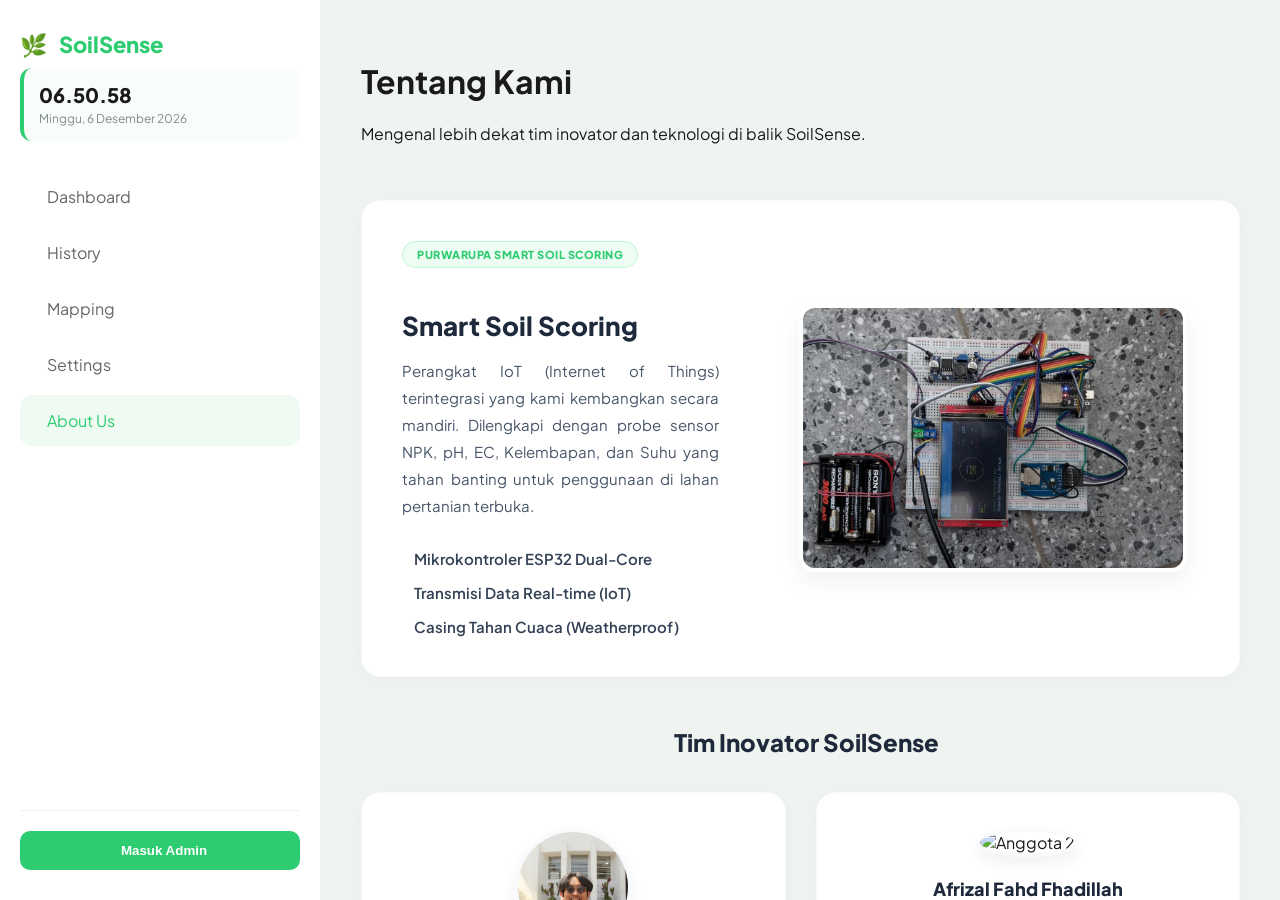
==== about.html @ 18a0a3da "Update about.html" ====
<!DOCTYPE html>
<html lang="en">
<head>
    <meta charset="UTF-8">
    <meta name="viewport" content="width=device-width, initial-scale=1.0">
    <title>About Us | SoilSense Analytics</title>

    <link href="https://fonts.googleapis.com/css2?family=Plus+Jakarta+Sans:wght@300;400;600;800&display=swap" rel="stylesheet">
    <script src="https://unpkg.com/feather-icons"></script>
    <link rel="stylesheet" href="style.css">
</head>
<body>

    <div class="app-container">

        <aside class="sidebar">
            <div class="sidebar-content">
                <a href="index.html" class="logo-link">
                    <div class="logo">
                        <span class="icon">🌿</span>
                        <span class="text">SoilSense</span>
                    </div>
                </a>

                <div class="datetime-wrapper">
                    <div id="clock">00:00:00</div>
                    <div id="date">Memuat tanggal...</div>
                </div>

                <nav>
                    <a href="index.html"><i data-feather="grid"></i> Dashboard</a>
                    <a href="history.html"><i data-feather="activity"></i> History</a>
                    <a href="mapping.html"><i data-feather="map"></i> Mapping</a>
                    <a href="setting.html"><i data-feather="settings"></i> Settings</a>
                    <a href="about.html" class="active"><i data-feather="info"></i> About Us</a>
                </nav>
            </div>

            <div class="sidebar-footer">
                <div id="guest-view">
                    <button onclick="showLogin()" class="btn-login-main">
                        <i data-feather="user"></i>
                        <span>Masuk Admin</span>
                    </button>
                </div>
                <div id="admin-view" style="display: none;">
                    <div class="user-profile">
                        <div class="avatar"><img src="https://ui-avatars.com/api/?name=Admin+Lahan&background=2ecc71&color=fff" alt="User"></div>
                        <div class="user-info">
                            <span class="user-name">Akun Admin</span>
                            <span class="user-status">Online</span>
                        </div>
                    </div>
                    <button onclick="handleLogout()" class="btn-logout">
                        <i data-feather="log-out"></i><span>Keluar Sistem</span>
                    </button>
                </div>
            </div>

            <div id="loginModal" class="modal-overlay">
                <div class="modal-content">
                    <div class="modal-header">
                        <h2>🌿 Admin Login</h2>
                        <p>Gunakan akun admin untuk akses sistem</p>
                    </div>
                    <form id="loginForm">
                        <div class="input-group">
                            <label>Username</label>
                            <div class="username-wrapper">
                                <input type="text" id="loginUser" placeholder="Masukkan Username" required>
                            </div>
                        </div>
                        <div class="input-group">
                            <label>Password</label>
                            <div class="password-wrapper">
                                <input type="password" id="loginPass" placeholder="Masukkan Password" required>
                                <button type="button" id="togglePassword" class="toggle-btn">
                                    <i data-feather="eye"></i>
                                </button>
                            </div>
                        </div>
                        <button type="submit" class="btn-submit">Masuk Sekarang</button>
                        <button type="button" onclick="closeLogin()" class="btn-cancel">Batal</button>
                    </form>
                </div>
            </div>

            <div id="toast" class="toast-container">
                <div class="toast-content">
                    <div id="toast-icon"></div>
                    <div class="toast-text">
                        <span id="toast-title"></span>
                        <span id="toast-msg"></span>
                    </div>
                </div>
            </div>

            <div id="logoutModal" class="modal-overlay">
                <div class="modal-content logout-box">
                    <div class="modal-header">
                        <div class="icon-warning">⚠️</div>
                        <h2>Konfirmasi Keluar</h2>
                        <p>Apakah Anda yakin ingin mengakhiri sesi admin dan keluar dari sistem?</p>
                    </div>
                    <div class="modal-footer-btns">
                        <button onclick="confirmLogout()" class="btn-confirm-logout">Ya, Keluar</button>
                        <button onclick="closeLogoutModal()" class="btn-cancel">Batal</button>
                    </div>
                </div>
            </div>

            <div id="statusModal" class="modal-overlay">
                <div class="modal-content status-box">
                    <div id="statusIcon" class="status-icon"></div>
                    <h2 id="statusTitle"></h2>
                    <p id="statusMessage"></p>
                    <div class="loader-line"></div> 
                </div>
            </div>
        </aside>

        <main class="main-content">
            <header class="top-bar">
                <div class="header-title">
                    <h1>Tentang Kami</h1>
                    <p>Mengenal lebih dekat tim inovator dan teknologi di balik SoilSense.</p>
                </div>
            </header>

            <section class="about-us-section" style="margin-top: 20px;">
                
                <div class="box prototype-showcase">
                    <div class="proto-text">
                        <span class="badge-green-soft">Purwarupa Smart Soil Scoring</span>
                        <h3>Smart Soil Scoring</h3>
                        <p>Perangkat IoT (Internet of Things) terintegrasi yang kami kembangkan secara mandiri. Dilengkapi dengan probe sensor NPK, pH, EC, Kelembapan, dan Suhu yang tahan banting untuk penggunaan di lahan pertanian terbuka.</p>
                        <ul class="proto-features">
                            <li><i data-feather="check-circle"></i> Mikrokontroler ESP32 Dual-Core</li>
                            <li><i data-feather="check-circle"></i> Transmisi Data Real-time (IoT)</li>
                            <li><i data-feather="check-circle"></i> Casing Tahan Cuaca (Weatherproof)</li>
                        </ul>
                    </div>
                    <div class="proto-image-wrapper">
                        <div class="proto-gallery">
                            <img src="images/prototype.jpeg" alt="Purwarupa Hardware 1" class="proto-gallery-img">
                        </div>
                    </div>
                </div>

                <div class="about-header" style="margin-top: 50px;">
                    <h2><i data-feather="users"></i> Tim Inovator SoilSense</h2>
                </div>

                <div class="team-grid">
                    <div class="team-card">
                        <div class="team-avatar">
                            <img src="images/foto fathir dpm.jpeg" alt="Ketua Tim">
                        </div>
                        <h4>Faathir Abid Firdaus</h4>
                        <span class="team-role">Project Manager & Hardware</span>
                        <p>Bertanggung jawab atas perancangan arsitektur IoT dan integrasi kelistrikan sensor presisi.</p>
                    </div>

                    <div class="team-card">
                        <div class="team-avatar">
                            <img src="images/IZAL.jpg" alt="Anggota 2">
                        </div>
                        <h4>Afrizal Fahd Fhadillah</h4>
                        <span class="team-role">Design Casing/Box Panel</span>
                        <p>Fokus pada pengembangan desain casing dan box panel untuk perangkat IoT.</p>
                    </div>

                    <div class="team-card">
                        <div class="team-avatar">
                            <img src="https://ui-avatars.com/api/?name=Anggota+Tiga&background=f39c12&color=fff&size=150" alt="Anggota 3">
                        </div>
                        <h4>Kamila Mecca Dewi</h4>
                        <span class="team-role">Agronomy Specialist</span>
                        <p>Fokus pada studi dan analisis data pertanian untuk mendukung pengembangan solusi IoT.</p>
                    </div>
                    <div class="team-card">
                        <div class="team-avatar">
                            <img src="https://ui-avatars.com/api/?name=Anggota+Tiga&background=f39c12&color=fff&size=150" alt="Anggota 3">
                        </div>
                        <h4>Nabila Maharani</h4>
                        <span class="team-role">Agronomy Specialist</span>
                        <p>Fokus pada studi dan analisis data pertanian untuk mendukung pengembangan solusi IoT.</p>
                    </div>
                    <div class="team-card">
                        <div class="team-avatar">
                            <img src="https://ui-avatars.com/api/?name=Anggota+Tiga&background=f39c12&color=fff&size=150" alt="Anggota 3">
                        </div>
                        <h4>Nazwa Nurul Azizah Putri Haryani</h4>
                        <span class="team-role">Agronomy Specialist</span>
                        <p>Fokus pada studi dan analisis data pertanian untuk mendukung pengembangan solusi IoT.</p>
                    </div>
                    <div class="team-card">
                        <div class="team-avatar">
                            <img src="https://ui-avatars.com/api/?name=Anggota+Tiga&background=f39c12&color=fff&size=150" alt="Anggota 3">
                        </div>
                        <h4>Pika</h4>
                        <span class="team-role">Agronomy Specialist</span>
                        <p>Fokus pada studi dan analisis data pertanian untuk mendukung pengembangan solusi IoT.</p>
                    </div>
                    <div class="team-card">
                        <div class="team-avatar">
                            <img src="https://ui-avatars.com/api/?name=Anggota+Tiga&background=f39c12&color=fff&size=150" alt="Anggota 3">
                        </div>
                        <h4>Siti Hafshoh</h4>
                        <span class="team-role">Agronomy Specialist</span>
                        <p>Fokus pada studi dan analisis data pertanian untuk mendukung pengembangan solusi IoT.</p>
                    </div>
                    <div class="team-card">
                        <div class="team-avatar">
                            <img src="images/Aca.jpg" alt="Anggota 3">
                        </div>
                        <h4>Rasya Arinta Aulia</h4>
                        <span class="team-role">Agronomy Specialist</span>
                        <p>Fokus pada studi dan analisis data pertanian untuk mendukung pengembangan solusi IoT.</p>
                    </div>
                    <div class="team-card">
                        <div class="team-avatar">
                            <img src="https://ui-avatars.com/api/?name=Anggota+Tiga&background=f39c12&color=fff&size=150" alt="Anggota 3">
                        </div>
                        <h4>Yudhistira Aulia Chandra</h4>
                        <span class="team-role">Agronomy Specialist</span>
                        <p>Fokus pada studi dan analisis data pertanian untuk mendukung pengembangan solusi IoT.</p>
                    </div>
                    <div class="team-card">
                        <div class="team-avatar">
                            <img src="https://ui-avatars.com/api/?name=Anggota+Tiga&background=f39c12&color=fff&size=150" alt="Anggota 3">
                        </div>
                        <h4>Bagus Dwi Rahardiansyah</h4>
                        <span class="team-role">Agronomy Specialist</span>
                        <p>Fokus pada studi dan analisis data pertanian untuk mendukung pengembangan solusi IoT.</p>
                    </div>
                    <div class="team-card">
                        <div class="team-avatar">
                            <img src="https://ui-avatars.com/api/?name=Anggota+Tiga&background=f39c12&color=fff&size=150" alt="Anggota 3">
                        </div>
                        <h4>Eka Fitrotul Uyun</h4>
                        <span class="team-role">Agronomy Specialist</span>
                        <p>Fokus pada studi dan analisis data pertanian untuk mendukung pengembangan solusi IoT.</p>
                    </div>
                </div>
            </section>

            <!-- FOOTER -->
             <footer class="dashboard-footer">
                    <div class="footer-content">
                        <div class="footer-left">
                            <p>&copy; 2026 <strong>SoilSense Team</strong>. All rights reserved.</p>
                            <span class="version">V 1.0.2 - Prototype Stage</span>
                        </div>
                        <div class="footer-right">
                            <div class="footer-links">
                                <a href="#"><i data-feather="help-circle"></i> Bantuan</a>
                                <a href="#"><i data-feather="file-text"></i> Dokumentasi</a>
                                <a href="https://github.com" target="_blank"><i data-feather="github"></i> Repository</a>
                            </div>
                        </div>
                    </div>
            </footer>
        </main>
    </div>

    <script src="about.js"></script>
</body>
</html>
---- style.css ----
:root {
    --primary: #2ecc71;
    --secondary: #27ae60;
    --dark: #1a1a1a;
    --light: #f8f9fa;
    --glass: rgba(255, 255, 255, 0.95);
    --shadow: 0 8px 30px rgba(0,0,0,0.08);
}

body {
    margin: 0;
    font-family: 'Plus Jakarta Sans', sans-serif;
    background: #f0f4f0;
    color: var(--dark);
}

/* SECTION SIDEBAR */

/* 1. Kunci Container Utama agar tidak scroll satu halaman penuh */
.app-container {
    display: flex;
    height: 100vh; /* Setinggi layar */
    overflow: hidden; /* Matikan scroll utama */
}

/* 2. Atur Sidebar agar menjadi Kolom Flex */
.sidebar {
    width: 280px;
    background: white;
    padding: 30px 20px;
    display: flex;
    flex-direction: column; /* Susun ke bawah */
    justify-content: space-between; /* Dorong footer ke dasar */
    border-right: 1px solid rgba(0,0,0,0.05);
    flex-shrink: 0; /* Sidebar tidak boleh menyusut */
}

/* 3. Atur Main Content agar bisa di-scroll sendirian */
.main-content {
    flex: 1;
    overflow-y: auto; /* HANYA bagian ini yang scroll */
    padding: 40px;
    background: #f0f4f0;
}

/* 4. Styling Section Login di bawah Sidebar */
.sidebar-footer {
    padding-top: 20px;
    border-top: 1px solid #f0f0f0;
}

.user-profile {
    display: flex;
    align-items: center;
    gap: 12px;
    margin-bottom: 15px;
}

.avatar img {
    width: 40px;
    height: 40px;
    border-radius: 50%;
    border: 2px solid var(--primary);
}

.user-name {
    font-size: 14px;
    font-weight: 700;
    display: block;
}

.user-status {
    font-size: 11px;
    color: var(--primary);
}

.btn-login-main {
    width: 100%;
    display: flex;
    align-items: center;
    justify-content: center;
    gap: 10px;
    padding: 12px;
    background: var(--primary);
    color: white;
    border-radius: 10px;
    font-weight: 600;
    cursor: pointer;
    transition: 0.3s;
    border: none;
}

.btn-login-main:hover {
    background: var(--secondary);
    transform: translateY(-2px);
}

.btn-logout {
    width: 100%;
    display: flex;
    align-items: center;
    justify-content: center;
    gap: 10px;
    padding: 12px;
    background: #e74c3c;
    color: white;
    border-radius: 10px;
    font-weight: 600;
    transition: 0.3s;
    cursor: pointer;
    border: none;
}


/* MODAL STYLES */
.modal-overlay {
    position: fixed;
    top: 0; left: 0;
    width: 100%; height: 100%;
    background: rgba(0, 0, 0, 0.4);
    backdrop-filter: blur(8px); /* Efek blur kaca di belakang pop-up */
    display: none; /* Sembunyi awal */
    justify-content: center;
    align-items: center;
    z-index: 9999;
}

.modal-content {
    background: white;
    padding: 35px;
    border-radius: 20px;
    width: 90%;
    max-width: 380px;
    text-align: center;
    box-shadow: 0 20px 40px rgba(0,0,0,0.1);
    animation: popScale 0.3s ease-out;
}

@keyframes popScale {
    from { transform: scale(0.8); opacity: 0; }
    to { transform: scale(1); opacity: 1; }
}

.modal-header h2 { 
    color: var(--primary); 
    margin-bottom: 5px; 
}
.modal-header p { 
    font-size: 14px; 
    color: #777; 
    margin-bottom: 25px; 
}

.input-group { 
    text-align: left; 
    margin-bottom: 15px; 
}

.input-group label { 
    display: block; 
    font-size: 13px; 
    font-weight: 600; 
    margin-bottom: 6px; 
}
.input-group input {
    width: 100%;
    padding: 12px;
    border: 1px solid #ddd;
    border-radius: 10px;
    background: #f9f9f9;
}

.username-wrapper {
    position: relative;
    display: flex;
}

/* Container Input Password */
.password-wrapper {
    position: relative;
    display: flex;
    align-items: center;
}

.password-wrapper input {
    width: 100%;
    padding-right: 45px; /* Beri ruang agar teks tidak tertutup ikon */
}

/* Tombol Mata */
.toggle-btn {
    position: absolute;
    right: 12px;
    background: none;
    border: none;
    cursor: pointer;
    color: #999;
    display: flex;
    align-items: center;
    justify-content: center;
    padding: 0;
    transition: color 0.3s;
}

.toggle-btn:hover {
    color: var(--primary);
}

.toggle-btn svg {
    width: 18px;
    height: 18px;
}

.btn-submit {
    width: 100%;
    padding: 12px;
    background: var(--primary);
    color: white;
    border: none;
    border-radius: 10px;
    font-weight: 700;
    cursor: pointer;
    margin-top: 10px;
}

.btn-login-main {
    width: 100%;
    padding: 12px;
    background: var(--primary);
    color: white;
    border: none;
    border-radius: 10px;
    cursor: pointer;
    display: flex;
    align-items: center;
    justify-content: center;
    gap: 8px;
    font-weight: 600;
}

.btn-cancel {
    width: 100%;
    background: var(--primary); /* Tanpa warna latar */
    color: white; /* Warna abu-abu muted awal */
    border: none;
    border-radius: 10px;
    padding: 12px;
    font-size: 14px;
    font-weight: 600;
    cursor: pointer;
    margin-top: 15px; /* Jarak dari tombol masuk */
    transition: all 0.3s ease; /* Efek transisi halus */
}

/* Efek Hover Tombol Batal */
.btn-cancel:hover {
    background: #fdf2f2; /* Latar merah sangat muda */
    color: #e74c3c; /* Teks berubah merah */
}

/* TOAST NOTIFICATION STYLES */
.toast-container {
    position: fixed;
    top: 20px;
    right: 20px;
    background: white;
    padding: 15px 25px;
    border-radius: 12px;
    box-shadow: 0 10px 30px rgba(0,0,0,0.15);
    display: flex;
    align-items: center;
    z-index: 10001;
    transform: translateX(150%); /* Sembunyi di kanan luar */
    transition: transform 0.4s cubic-bezier(0.68, -0.55, 0.265, 1.55);
    opacity: 0;
    visibility: hidden;
}

.toast-container.show {
    transform: translateX(0);
    opacity: 1;
    visibility: visible;
}

.toast-content { display: flex; align-items: center; gap: 15px; }

.toast-text { display: flex; flex-direction: column; }

#toast-title { font-weight: 800; font-size: 14px; }
#toast-msg { font-size: 12px; color: #666; }

/* Status Warna Toast */
.toast-success { border-left: 5px solid #2ecc71; }
.toast-error { border-left: 5px solid #e74c3c; }

.toast-success #toast-title { color: #2ecc71; }
.toast-error #toast-title { color: #e74c3c; }

/* Gaya Khusus Modal Logout */
.logout-box {
    max-width: 350px !important;
    text-align: center;
}

.icon-warning {
    font-size: 40px;
    margin-bottom: 15px;
}

.modal-header h2 {
    color: #2d3436;
    font-size: 20px;
}

.modal-footer-btns {
    display: flex;
    flex-direction: column;
    gap: 10px;
    margin-top: 20px;
}

.btn-confirm-logout {
    width: 100%;
    padding: 12px;
    background: #e74c3c; /* Merah sebagai tanda peringatan */
    color: white;
    border: none;
    border-radius: 10px;
    font-weight: 700;
    cursor: pointer;
    transition: 0.3s;
}

.btn-confirm-logout:hover {
    background: #c0392b;
    transform: translateY(-2px);
    box-shadow: 0 5px 15px rgba(231, 76, 60, 0.3);
}

/* Style Modal Status */
.status-box {
    max-width: 320px !important;
    padding: 40px 20px !important;
    text-align: center;
}

.status-icon {
    font-size: 50px;
    margin-bottom: 20px;
}

/* Animasi Bar Waktu di bawah modal */
.loader-line {
    height: 4px;
    background: var(--primary);
    width: 0%;
    position: absolute;
    bottom: 0;
    left: 0;
    border-radius: 0 0 20px 20px;
}

.show-loader .loader-line {
    animation: loadProgress 2s linear forwards;
}

@keyframes loadProgress {
    from { width: 0%; }
    to { width: 100%; }
}

/* Warna khusus status */
.success-theme { border-top: 5px solid var(--primary); }
.error-theme { border-top: 5px solid #e74c3c; }

/* Hilangkan dekorasi link pada logo */
.logo-link {
    text-decoration: none;
    display: block; /* Agar seluruh area logo bisa diklik */
    transition: transform 0.2s ease;
}

.logo {
    display: flex;
    align-items: center;
    gap: 12px;
    margin-bottom: 30px;
    font-size: 22px;
    font-weight: 800;
    color: var(--primary); /* Pastikan warna tetap hijau primary */
}

.sidebar nav a {
    display: flex;
    align-items: center;
    gap: 12px;
    padding: 15px;
    color: #666;
    text-decoration: none;
    border-radius: 12px;
    margin-bottom: 5px;
    transition: 0.3s;
}

.sidebar nav a.active, .sidebar nav a:hover {
    background: #eefaf2;
    color: var(--primary);
}

.datetime-wrapper {
    background: #f9fdfa;
    padding: 15px;
    border-radius: 12px;
    border-left: 4px solid var(--primary);
    margin-bottom: 30px;
    margin-top: -20px; /* Menempel lebih dekat ke logo */
}

/* Perhatikan: saya mengganti --text-dark menjadi var(--dark) 
   karena di :root Anda menggunakan --dark */
#clock { 
    font-size: 20px; 
    font-weight: 800; 
    color: var(--dark); 
    display: block;
    line-height: 1.2;
}

#date { 
    font-size: 12px; 
    color: #7f8c8d; 
    margin-top: 4px; 
    display: block;
    text-transform: capitalize;
}
/* MAIN CONTENT */
.main-content {
    flex: 1;
    padding: 40px;
    max-width: 1200px;
    margin: 0 auto;
}

.top-bar {
    display: flex;
    justify-content: space-between;
    align-items: center;
    margin-bottom: 40px;
}

.status-indicator {
    background: white;
    padding: 8px 16px;
    border-radius: 20px;
    font-size: 14px;
    box-shadow: var(--shadow);
    display: flex;
    align-items: center;
    gap: 8px;
}

.dot {
    width: 8px;
    height: 8px;
    background: #2ecc71;
    border-radius: 50%;
}

/* HERO SCORE */
.hero-score {
    background: linear-gradient(135deg, var(--primary), var(--secondary));
    border-radius: 24px;
    padding: 40px;
    color: white;
    display: flex;
    align-items: center;
    gap: 40px;
    margin-bottom: 30px;
    box-shadow: 0 15px 35px rgba(46, 204, 113, 0.3);
}

.score-circle {
    width: 150px;
}

.circular-chart {
    display: block;
    max-width: 100%;
}

.circle-bg {
    fill: none;
    stroke: rgba(255,255,255,0.2);
    stroke-width: 2.8;
}

.circle {
    fill: none;
    stroke: white;
    stroke-width: 2.8;
    stroke-linecap: round;
}

.percentage {
    fill: white;
    font-size: 8px;
    font-weight: 800;
    text-anchor: middle;
}

.score-label {
    fill: white;
    font-size: 3px;
    text-anchor: middle;
}

/* PARAMETERS GRID */
.parameters-grid {
    display: grid;
    grid-template-columns: repeat(auto-fit, minmax(200px, 1fr));
    gap: 20px;
    margin-bottom: 30px;
}

.param-card {
    background: white;
    padding: 25px;
    border-radius: 20px;
    box-shadow: var(--shadow);
    transition: 0.3s;
}

.param-card:hover {
    transform: translateY(-5px);
}

.card-header {
    font-size: 14px;
    color: #888;
    display: flex;
    align-items: center;
    gap: 8px;
}

.param-card .value {
    font-size: 28px;
    font-weight: 800;
    margin: 15px 0;
}

.progress-bar {
    height: 6px;
    background: #eee;
    border-radius: 10px;
    overflow: hidden;
}

.fill {
    height: 100%;
    background: var(--primary);
}

/* Warna Spesifik untuk NPK */
.n-fill { background: #2ecc71; } /* Hijau untuk Nitrogen */
.p-fill { background: #e67e22; } /* Oranye untuk Fosfor */
.k-fill { background: #3498db; } /* Biru untuk Kalium */

.status-label {
    font-size: 11px;
    margin-top: 8px;
    color: #888;
    font-weight: 600;
    text-transform: uppercase;
}

/* Badge khusus untuk pH */
.status-badge {
    display: inline-block;
    background: #eefaf2;
    color: #27ae60;
    padding: 4px 12px;
    border-radius: 12px;
    font-size: 12px;
    font-weight: 700;
}

.card-header {
    display: flex; 
    justify-content: space-between; 
    align-items: center;
    margin-bottom: 20px;
    gap: 15px; /* Memberi jarak jika layar menyempit */
}

/* Memastikan judul tidak terlalu mepet ke tag */
.card-header h3 {
    margin: 0;
    flex-grow: 1; /* Membuat judul mengambil ruang sisa agar tag & tombol terdorong ke kanan */
}

/* GRAFIK */
.canvas-wrapper {
    height: 400px; /* Tentukan tinggi grafik agar tidak gepeng */
    width: 100%;
    margin-top: 20px;
    margin-bottom: 30px;
}

.chart-card h3 {
    font-size: 18px;
    display: flex;
    align-items: center;
    gap: 10px;
}

/* Styling Tag Real-Time */
.live-tag {
    background: #eefdf3; /* Hijau sangat muda */
    color: #27ae60;      /* Hijau gelap */
    padding: 6px 12px;
    border-radius: 20px;
    font-size: 11px;
    font-weight: 700;
    text-transform: uppercase;
    letter-spacing: 0.5px;
    display: flex;
    align-items: center;
    gap: 6px;
    border: 1px solid rgba(46, 204, 113, 0.2);
}

/* Menambahkan dot merah kecil yang berkedip di depan teks */
.live-tag::before {
    content: "";
    width: 8px;
    height: 8px;
    background: #e74c3c; /* Warna merah */
    border-radius: 50%;
    display: inline-block;
    animation: pulse-red 1.5s infinite;
}

/* Animasi Berdenyut */
@keyframes pulse-red {
    0% {
        transform: scale(0.95);
        box-shadow: 0 0 0 0 rgba(231, 76, 60, 0.7);
    }
    70% {
        transform: scale(1);
        box-shadow: 0 0 0 6px rgba(231, 76, 60, 0);
    }
    100% {
        transform: scale(0.95);
        box-shadow: 0 0 0 0 rgba(231, 76, 60, 0);
    }
}

/* button download csv */
.btn-download {
    display: flex;
    align-items: center;
    gap: 8px;
    background: white;
    color: var(--primary);
    border: 1.5px solid var(--primary);
    padding: 8px 16px;
    border-radius: 8px;
    font-size: 13px;
    font-weight: 600;
    cursor: pointer;
    transition: 0.3s;
}

.btn-download:hover {
    background: var(--primary);
    color: white;
}

.btn-download svg {
    width: 16px;
    height: 16px;
}

/* ANALYSIS SECTION */
/* --- ANALYSIS & RECOMMENDATION ENHANCEMENTS --- */
.analysis-grid {
    display: grid;
    grid-template-columns: 1.2fr 0.8fr; /* Kotak AI dibuat sedikit lebih lebar */
    gap: 25px;
    margin-bottom: 40px;
}

/* Kotak Kiri: Analisis Cerdas AI */
.ai-analysis {
    background: #ffffff;
    border-top: 5px solid var(--primary); /* Aksen garis hijau di atas */
    position: relative;
    overflow: hidden;
    padding: 30px;
    border-radius: 20px;
    box-shadow: var(--shadow);
}

.ai-analysis h3 {
    color: var(--dark);
    font-size: 18px;
    margin-bottom: 25px;
    display: flex;
    align-items: center;
    gap: 10px;
}

.ai-analysis h3 svg { color: var(--primary); }

.ai-list {
    list-style: none;
    padding: 0;
    margin: 0;
    display: flex;
    flex-direction: column;
    gap: 15px;
}

.ai-list li {
    display: flex;
    align-items: flex-start;
    gap: 15px;
    background: #fcfdfc;
    padding: 18px;
    border-radius: 12px;
    border: 1px solid #edf5f0;
    transition: all 0.3s ease;
}

.ai-list li:hover {
    transform: translateX(5px);
    border-color: var(--primary);
    box-shadow: 0 5px 15px rgba(46, 204, 113, 0.08);
}

.ai-icon-wrap {
    width: 45px; height: 45px;
    border-radius: 12px;
    display: flex;
    align-items: center;
    justify-content: center;
    flex-shrink: 0;
}

.ai-text {
    font-size: 14px;
    line-height: 1.6;
    color: #555;
}

.ai-text strong {
    color: var(--dark);
    font-size: 15px;
}

/* Kotak Kanan: Rekomendasi Presisi (Dark Theme) */
.recommendation-box {
    background: linear-gradient(135deg, #1e293b, #0f172a); /* Tema Cyber Dark */
    color: white;
    border: none;
    display: flex;
    flex-direction: column;
    justify-content: center;
    padding: 30px;
    border-radius: 20px;
    box-shadow: 0 15px 35px rgba(15, 23, 42, 0.2);
}

.recommendation-box h3 {
    color: #38bdf8; /* Biru Neon */
    margin-bottom: 25px;
    display: flex;
    align-items: center;
    gap: 10px;
}

.recom-content {
    background: rgba(255, 255, 255, 0.05);
    padding: 25px;
    border-radius: 15px;
    border-left: 4px solid #38bdf8;
    backdrop-filter: blur(5px);
}

.recom-title {
    font-size: 11px;
    text-transform: uppercase;
    letter-spacing: 1.5px;
    color: #94a3b8;
    margin-bottom: 10px;
    display: block;
    font-weight: 700;
}

.recom-value {
    font-size: 16px;
    font-weight: 400;
    color: #f1f5f9;
    line-height: 1.6;
}

.recom-value .highlight {
    color: #f1c40f; /* Kuning emas untuk nama pupuk */
    background: rgba(241, 196, 15, 0.15);
    padding: 4px 10px;
    border-radius: 6px;
    font-weight: 700;
    letter-spacing: 0.5px;
}

/* Responsif Layar Kecil */
@media (max-width: 900px) {
    .analysis-grid { grid-template-columns: 1fr; }
}

/* --- STATUS OFFLINE --- */
.dot.offline {
    background: #e74c3c !important; /* Warna merah */
}

/* Animasi kedip merah */
.pulse-offline {
    animation: pulse-red 2s infinite;
}

/* --- ANIMASI DOT ONLINE (HIJAU) --- */
.pulse {
    animation: pulse-online 1.5s infinite;
}

@keyframes pulse-online {
    0% { 
        transform: scale(0.9); 
        box-shadow: 0 0 0 0 rgba(46, 204, 113, 0.7); 
    }
    70% { 
        transform: scale(1.3); /* Membuat dot membesar */
        box-shadow: 0 0 0 8px rgba(46, 204, 113, 0); 
    }
    100% { 
        transform: scale(0.9); /* Kembali mengecil */
        box-shadow: 0 0 0 0 rgba(46, 204, 113, 0); 
    }
}

@keyframes pulse-red {
    0% { box-shadow: 0 0 0 0px rgba(231, 76, 60, 0.4); }
    100% { box-shadow: 0 0 0 10px rgba(231, 76, 60, 0); }
}

@keyframes pulse-animation {
    0% { box-shadow: 0 0 0 0px rgba(46, 204, 113, 0.4); }
    100% { box-shadow: 0 0 0 10px rgba(46, 204, 113, 0); }
}


/* FOOTER */
.dashboard-footer {
    margin-top: 50px;
    padding: 30px 0;
    border-top: 1px solid rgba(0,0,0,0.05);
}

.footer-content {
    display: flex;
    justify-content: space-between;
    align-items: center;
    color: #95a5a6;
    font-size: 14px;
}

.footer-left p strong {
    color: var(--primary);
}

.footer-left .version {
    font-size: 11px;
    background: #eee;
    padding: 2px 8px;
    border-radius: 4px;
    margin-top: 5px;
    display: inline-block;
}

.footer-right .footer-links {
    display: flex;
    gap: 20px;
}

.footer-links a {
    text-decoration: none;
    color: #7f8c8d;
    display: flex;
    align-items: center;
    gap: 6px;
    transition: 0.3s;
}

.footer-links a:hover {
    color: var(--primary);
}

.footer-links svg {
    width: 16px;
    height: 16px;
}

/* Penyesuaian Responsif untuk Mobile */
@media (max-width: 768px) {
    .footer-content {
        flex-direction: column;
        gap: 20px;
        text-align: center;
    }
}

/* HISTORY */
/* --- HISTORY TABLE STYLES --- */
/* --- ENHANCED HISTORY TABLE STYLES --- */
.table-responsive {
    width: 100%;
    max-height: 65vh; 
    overflow-y: auto;
    overflow-x: auto;
    border-radius: 12px; /* Sudut tabel melengkung modern */
    border: 1px solid #e2e8f0;
    box-shadow: 0 4px 6px -1px rgba(0, 0, 0, 0.05); /* Bayangan kotak tipis */
    background: white;
}

/* Kustomisasi Scrollbar agar tipis dan elegan (Khusus Webkit/Chrome/Edge) */
.table-responsive::-webkit-scrollbar {
    width: 8px;
    height: 8px;
}
.table-responsive::-webkit-scrollbar-track {
    background: #f8fafc;
    border-radius: 8px;
}
.table-responsive::-webkit-scrollbar-thumb {
    background: #cbd5e1;
    border-radius: 8px;
}
.table-responsive::-webkit-scrollbar-thumb:hover {
    background: #94a3b8;
}

.history-table {
    width: 100%;
    border-collapse: separate; 
    border-spacing: 0;
    text-align: center; /* Default rata tengah untuk angka */
}

/* Gaya Header Tabel (Sticky) */
.history-table th {
    background: #f8fafc;
    padding: 16px;
    font-size: 12px;
    color: #475569;
    font-weight: 800;
    text-transform: uppercase;
    letter-spacing: 0.8px;
    position: sticky;
    top: 0;
    z-index: 10;
    border-bottom: 2px solid #e2e8f0;
    box-shadow: 0 2px 4px rgba(0,0,0,0.02); /* Bayangan bawah saat discroll */
}

/* Kolom pertama (Tanggal) rata kiri */
.history-table th:first-child,
.history-table td:first-child {
    text-align: left;
    padding-left: 20px;
}

/* Gaya Baris Data */
.history-table td {
    padding: 16px;
    font-size: 14px;
    color: #334155;
    border-bottom: 1px solid #f1f5f9;
    font-weight: 600;
    font-variant-numeric: tabular-nums; /* Angka lurus sejajar sempurna */
    transition: all 0.2s ease;
}

/* Efek Hover Baris yang lebih interaktif */
.history-table tbody tr:hover td {
    background: #f8fafc;
    color: var(--primary); /* Teks sedikit berubah warna saat disorot */
}

/* Kolom Terakhir (Status Lahan) */
.history-table th:last-child,
.history-table td:last-child {
    padding-right: 20px;
}

/* MAPPING */
/* --- PREMIUM MAPPING UI STYLES --- */
.map-container {
    position: relative;
    padding: 0 !important; /* Menghilangkan jarak agar peta penuh */
    border-radius: 16px;
    overflow: hidden;
    box-shadow: 0 10px 30px rgba(0,0,0,0.06);
    border: 1px solid #e2e8f0;
    display: flex;
    flex-direction: column;
}

.map-header-bar {
    padding: 16px 20px;
    background: #ffffff;
    display: flex;
    justify-content: space-between;
    align-items: center;
    border-bottom: 1px solid #f1f5f9;
    z-index: 10; /* Agar di atas peta */
}

#soilMap {
    height: 520px; /* Peta lebih tinggi dan lega */
    width: 100%;
    z-index: 1;
    background: #f8fafc;
}

/* --- Floating HUD Overlay (Panel Kaca) --- */
.map-hud-overlay {
    position: absolute;
    bottom: 25px;
    left: 25px;
    background: rgba(255, 255, 255, 0.85);
    backdrop-filter: blur(12px); /* Efek kaca buram (Glassmorphism) */
    -webkit-backdrop-filter: blur(12px);
    border-radius: 14px;
    padding: 18px;
    width: 280px;
    box-shadow: 0 15px 35px rgba(0,0,0,0.1);
    border: 1px solid rgba(255,255,255,0.6);
    z-index: 400; /* Berada di atas layer Leaflet */
}

.hud-header {
    display: flex;
    justify-content: space-between;
    align-items: center;
    margin-bottom: 15px;
    padding-bottom: 10px;
    border-bottom: 1px dashed #cbd5e1;
}

.hud-header h4 {
    margin: 0;
    font-size: 12px;
    color: #64748b;
    font-weight: 800;
    text-transform: uppercase;
    letter-spacing: 1px;
}

/* Lampu Indikator Berkedip di HUD */
.pulse-indicator {
    width: 10px; height: 10px;
    background-color: #94a3b8;
    border-radius: 50%;
}
.pulse-active {
    background-color: #2ecc71;
    box-shadow: 0 0 0 0 rgba(46, 204, 113, 0.7);
    animation: pulse-green 1.5s infinite;
}
@keyframes pulse-green {
    0% { transform: scale(0.95); box-shadow: 0 0 0 0 rgba(46, 204, 113, 0.7); }
    70% { transform: scale(1); box-shadow: 0 0 0 8px rgba(46, 204, 113, 0); }
    100% { transform: scale(0.95); box-shadow: 0 0 0 0 rgba(46, 204, 113, 0); }
}

.hud-body { display: grid; grid-template-columns: 1fr 1fr; gap: 15px 10px; }
.hud-item { display: flex; flex-direction: column; }
.hud-item span { font-size: 11px; font-weight: 700; color: #94a3b8; text-transform: uppercase; margin-bottom: 3px; }
.hud-item strong { font-size: 15px; color: #1e293b; font-weight: 800; font-variant-numeric: tabular-nums; }

/* --- Custom Animasi Pin Peta (Radar Pulse) --- */
.custom-radar-marker {
    width: 30px; height: 30px;
    background: rgba(46, 204, 113, 0.2);
    border-radius: 50%;
    border: 2px solid #2ecc71;
    display: flex; justify-content: center; align-items: center;
    animation: radar-pulse 2s infinite;
}
.custom-radar-marker::after {
    content: ''; width: 10px; height: 10px;
    background: #2ecc71; border-radius: 50%;
    box-shadow: 0 0 6px rgba(0,0,0,0.4);
}

/* --- Efek Radar Saat ESP32 Mati (Offline) --- */
.offline-radar {
    background: rgba(231, 76, 60, 0.2); /* Warna merah transparan */
    border-color: #e74c3c;
    animation: none; /* Matikan animasi berkedip */
}
.offline-radar::after {
    background: #e74c3c; /* Titik tengah jadi merah */
    box-shadow: none;
}

@keyframes radar-pulse {
    0% { box-shadow: 0 0 0 0 rgba(46, 204, 113, 0.5); }
    70% { box-shadow: 0 0 0 20px rgba(46, 204, 113, 0); }
    100% { box-shadow: 0 0 0 0 rgba(46, 204, 113, 0); }
}

/* Modifikasi Pop-Up Leaflet agar lebih cantik */
.leaflet-popup-content-wrapper { border-radius: 12px !important; box-shadow: 0 10px 25px rgba(0,0,0,0.1) !important; padding: 4px !important; }
.leaflet-popup-content { margin: 14px !important; line-height: 1.6 !important; font-family: 'Plus Jakarta Sans', sans-serif; }
.popup-title { font-size: 14px; font-weight: 800; color: var(--primary); margin-bottom: 6px; border-bottom: 1px solid #eee; padding-bottom: 6px; display:flex; align-items:center; gap:6px; }


/* --- SETTINGS PAGE STYLES --- */
.settings-grid {
    display: grid;
    grid-template-columns: repeat(auto-fit, minmax(350px, 1fr));
    gap: 25px;
    margin-bottom: 30px;
}

.settings-card {
    padding: 30px;
    border-radius: 20px;
    background: white;
    box-shadow: 0 4px 6px -1px rgba(0, 0, 0, 0.05);
    border: 1px solid #e2e8f0;
}

.settings-header {
    display: flex;
    align-items: center;
    gap: 15px;
    margin-bottom: 10px;
}

.settings-header .icon-wrap {
    width: 40px; height: 40px;
    border-radius: 10px;
    display: flex; justify-content: center; align-items: center;
}

.settings-header h3 { margin: 0; 
    font-size: 18px; 
    color: var(--dark); 
}
.settings-desc { font-size: 13px; 
    color: #64748b; 
    margin-bottom: 25px; 
    line-height: 1.5; 
}

/* Form Styles */
.settings-form {
    display: flex;
    flex-direction: column;
    gap: 20px; /* Jarak vertikal antar baris */
    margin-top: 15px;
}

.settings-form .form-row {
    display: flex;
    gap: 24px; /* Jarak horizontal antara kolom kiri dan kanan */
}

.settings-form .input-group {
    display: flex;
    flex-direction: column;
    flex: 1; /* Membagi kolom sama rata 50:50 */
    gap: 8px; /* Jarak antara teks judul dan kotaknya */
}

/* Mempercantik Teks Judul Input */
.settings-form .input-group label {
    font-size: 12px;
    font-weight: 800;
    color: #475569;
    text-transform: uppercase; /* Huruf kapital agar terlihat tegas */
    letter-spacing: 0.5px;
}

/* Mempercantik Kotak Input & Dropdown */
.settings-form input, 
.settings-form select {
    width: 100%;
    padding: 12px 16px;
    border: 1.5px solid #e2e8f0;
    border-radius: 12px; /* Sudut lebih melengkung modern */
    font-family: 'Plus Jakarta Sans', sans-serif;
    font-size: 15px;
    font-weight: 600;
    color: #1e293b;
    background-color: #f8fafc;
    transition: all 0.3s ease;
    box-sizing: border-box;
    cursor: pointer;
}

/* Efek Glow Hijau saat kotak diklik/diketik */
.settings-form input:focus, 
.settings-form select:focus {
    border-color: var(--primary);
    background-color: #ffffff;
    outline: none;
    box-shadow: 0 0 0 4px rgba(46, 204, 113, 0.15); /* Cahaya hijau pudar di luar kotak */
}

/* Menghilangkan panah naik-turun bawaan browser di angka */
.settings-form input[type="number"]::-webkit-inner-spin-button,
.settings-form input[type="number"]::-webkit-outer-spin-button {
    -webkit-appearance: none;
    margin: 0;
}

/* Tombol Simpan Kalibrasi */
.btn-save {
    align-self: flex-start; /* Tombol tidak memanjang penuh */
    background: var(--primary); 
    color: white;
    border: none; 
    padding: 12px 24px; 
    border-radius: 12px;
    font-family: 'Plus Jakarta Sans', sans-serif;
    font-weight: 800; 
    font-size: 14px;
    cursor: pointer;
    display: flex; 
    align-items: center; 
    gap: 8px;
    transition: all 0.3s ease; 
    margin-top: 10px;
}

.btn-save:hover { 
    background: var(--secondary); 
    transform: translateY(-2px); /* Tombol terangkat saat disentuh mouse */
    box-shadow: 0 8px 20px rgba(46, 204, 113, 0.3); /* Bayangan hijau */
}

/* Responsif untuk Layar HP */
@media (max-width: 768px) {
    .settings-form .form-row {
        flex-direction: column; /* Ubah ke susunan atas-bawah di HP */
        gap: 15px;
    }
}

/* Toggle Switch Styles */
.toggle-group {
    display: flex; justify-content: space-between; align-items: center;
    padding: 15px 0; border-bottom: 1px solid #f1f5f9;
}
.toggle-text strong { display: block; font-size: 14px; color: #334155; margin-bottom: 4px;}
.toggle-text span { font-size: 12px; color: #94a3b8; }

.switch { position: relative; display: inline-block; width: 46px; height: 26px; flex-shrink: 0;}
.switch input { opacity: 0; width: 0; height: 0; }
.slider { position: absolute; cursor: pointer; top: 0; left: 0; right: 0; bottom: 0; background-color: #cbd5e1; transition: .4s; }
.slider:before { position: absolute; content: ""; height: 18px; width: 18px; left: 4px; bottom: 4px; background-color: white; transition: .4s; }
input:checked + .slider { background-color: var(--primary); }
input:checked + .slider:before { transform: translateX(20px); }
.slider.round { border-radius: 34px; }
.slider.round:before { border-radius: 50%; box-shadow: 0 2px 4px rgba(0,0,0,0.2); }

/* Device Controls */
.device-controls { display: flex; flex-direction: column; gap: 15px; }
.control-item { display: flex; justify-content: space-between; align-items: center; padding: 15px; background: #f8fafc; border-radius: 12px; border: 1px solid #e2e8f0; }
.control-info strong { display: block; font-size: 14px; color: #1e293b; margin-bottom: 4px;}
.control-info span { font-size: 12px; color: #64748b; }
.btn-danger-outline {
    background: transparent; color: #e74c3c;
    border: 1.5px solid #e74c3c; padding: 10px 15px;
    border-radius: 8px; font-weight: 600; cursor: pointer;
    display: flex; align-items: center; gap: 6px; transition: 0.3s;
}
.btn-danger-outline:hover { background: #e74c3c; color: white; }

/* ==========================================================
   ANALISIS SPESIFIK KOMODITAS STYLES
   ========================================================== */
   
/* ==========================================================
   FITUR PAKAR (REKOMENDASI KOMODITAS) - PROFESSIONAL CLEAN UI
   ========================================================== */

/* 1. KANVAS UTAMA (Menyatu dengan desain dashboard) */
.box.commodity-analysis-expert {
    grid-column: 1 / -1; 
    background: #ffffff;
    border-radius: 20px;
    padding: 25px 30px; /* Padding disesuaikan agar tidak terlalu bengkak */
    box-shadow: 0 4px 20px rgba(0,0,0,0.03); /* Bayangan sangat halus */
    border: 1px solid rgba(0,0,0,0.02); /* Menghapus border atas biru tua */
    margin-top: 15px;
    margin-bottom: 20px;
    transition: all 0.3s ease;
}

.box.commodity-analysis-expert:hover {
    box-shadow: 0 8px 30px rgba(0,0,0,0.06);
}

/* 2. HEADER LEBIH SLIM & MINIMALIS */
.cae-header { 
    display: flex; justify-content: space-between; align-items: center; 
    margin-bottom: 20px; 
    padding-bottom: 15px; 
    border-bottom: 1px solid #f1f5f9; 
}

.cae-title-wrapper h3 { 
    color: #1e293b; /* Warna netral elegan */
    font-size: 16px; 
    font-weight: 800;
    margin: 0; 
    display: flex; align-items: center; gap: 8px; 
}

.cae-title-wrapper h3 svg { 
    color: #2ecc71; /* Ikon menggunakan hijau utama SoilSense */
    width: 18px; height: 18px; 
}

/* Menyembunyikan teks deskripsi panjang agar header rapi */
.cae-title-wrapper p { display: none; }

/* Badge Berdenyut Lembut */
.badge-blue-pulse {
    background: #eef8fe; color: #3498db;
    padding: 4px 12px; border-radius: 20px;
    font-size: 10px; font-weight: 800;
    text-transform: uppercase; letter-spacing: 0.5px;
    white-space: nowrap; border: 1px solid #bae6fd;
    animation: badgePulse 2s infinite;
}
@keyframes badgePulse {
    0% { box-shadow: 0 0 0 0 rgba(52, 152, 219, 0.2); }
    70% { box-shadow: 0 0 0 6px rgba(52, 152, 219, 0); }
    100% { box-shadow: 0 0 0 0 rgba(52, 152, 219, 0); }
}

/* 3. INPUT DROPDOWN YANG LEBIH RAPI */
.cae-input-section { margin-bottom: 15px; }
.cae-input-section label {
    display: block; font-size: 11px; font-weight: 800;
    color: #64748b; text-transform: uppercase;
    letter-spacing: 0.5px; margin-bottom: 8px;
}
.custom-select-expert { position: relative; }
.commodity-analysis-expert select {
    width: 100%; height: 46px; padding: 10px 16px;
    border: 1.5px solid #e2e8f0; border-radius: 12px;
    font-family: 'Plus Jakarta Sans', sans-serif;
    font-size: 14px; font-weight: 600; color: #1e293b;
    background-color: #f8fafc; cursor: pointer;
    transition: all 0.3s ease; appearance: none; -webkit-appearance: none;
    background-image: url("data:image/svg+xml;charset=US-ASCII,%3Csvg%20xmlns%3D%22http%3A%2F%2Fwww.w3.org%2F2000%2Fsvg%22%20width%3D%22292.4%22%20height%3D%22292.4%22%3E%3Cpath%20fill%3D%22%23475569%22%20d%3D%22M287%2069.4a17.6%2017.6%200%200%200-13-5.4H18.4c-5%200-9.3%201.8-12.9%205.4A17.6%2017.6%200%200%200%200%2082.2c0%205%201.8%209.3%205.4%2012.9l128%20127.9c3.6%203.6%207.8%205.4%2012.8%205.4s9.2-1.8%2012.8-5.4L287%2095c3.5-3.5%205.4-7.8%205.4-12.8%200-5-1.9-9.2-5.5-12.8z%22%2F%3E%3C%2Fsvg%3E");
    background-repeat: no-repeat; background-position: right 16px top 50%;
    background-size: 10px auto;
}
.commodity-analysis-expert select:focus {
    border-color: #2ecc71; background-color: #ffffff;
    outline: none; box-shadow: 0 0 0 4px rgba(46, 204, 113, 0.15);
}

/* 4. KOTAK HASIL (RESULT BOX) */
.cae-result { margin-top: 15px; transition: all 0.3s ease; }

/* Status Kosong (Dibuat menyamping dan ringkas) */
.cae-result.cae-empty-state, 
.cae-result.cae-empty-stateGuest {
    background: #f8fafc; border: 1px dashed #cbd5e1;
    display: flex; flex-direction: row; align-items: center; justify-content: flex-start;
    gap: 12px; color: #64748b; padding: 15px 20px; border-radius: 12px;
}
.cae-result.cae-empty-state i { width: 18px; height: 18px; color: #94a3b8; }
.cae-result.cae-empty-state span { font-size: 13px; font-weight: 500; }

/* Status Sukses (Hijau Minimalis) */
.cae-result.cae-success-state { background: #f0fdf4; border: 1px solid #bbf7d0; padding: 20px; border-radius: 16px;}
.cae-success-state .cae-r-title { color: #166534; font-size: 15px; font-weight: 800; display: flex; align-items: center; gap: 8px; margin-bottom: 8px; }
.cae-success-state .cae-r-desc { color: #1e293b; font-size: 13px; line-height: 1.5; margin: 0; }

/* Status Peringatan (Soft Red Box) */
.cae-result.cae-warning-state { background: #ffffff; border: 1px solid #fecaca; padding: 25px; border-radius: 16px; box-shadow: 0 4px 15px rgba(239, 68, 68, 0.04); }
.cae-warning-state .cae-r-title { color: #e74c3c; font-size: 16px; font-weight: 800; display: flex; align-items: center; gap: 8px; margin-bottom: 20px; }

/* Kartu Masalah Ditemukan */
.cae-issues-found { margin-bottom: 20px; }
.cae-issues-title { font-size: 11px; font-weight: 800; color: #e74c3c; text-transform: uppercase; letter-spacing: 0.5px; margin-bottom: 10px; }
.cae-issues-list { display: grid; grid-template-columns: repeat(auto-fit, minmax(200px, 1fr)); gap: 10px; }
.cae-issue-item {
    background: #fff5f5; border: 1px solid #fecaca; border-radius: 8px;
    padding: 10px 14px; display: flex; align-items: center; gap: 8px;
    color: #c0392b; font-size: 12px; font-weight: 700;
}
.cae-issue-item i { width: 14px; height: 14px; color: #e74c3c; flex-shrink: 0; }

/* 5. KOTAK RENCANA TINDAKAN (Sleek Blue Left-Border) */
.cae-expert-plan {
    background: #f8fafc; /* Abu-abu sangat muda/bersih */
    border-radius: 12px; 
    padding: 15px 20px; 
    border: 1px solid #e2e8f0; 
    border-left: 4px solid #3498db; /* Aksen biru HANYA di pinggir kiri */
}
.cae-plan-title {
    font-size: 13px; font-weight: 800; color: #1e293b;
    margin-bottom: 12px; display: flex; align-items: center; gap: 8px;
}
.cae-plan-title i { width: 16px; height: 16px; color: #3498db; }
.cae-plan-steps { list-style: none; padding: 0; margin: 0; display: flex; flex-direction: column; gap: 8px; }
.cae-plan-steps li {
    display: flex; align-items: flex-start; gap: 10px;
    color: #475569; font-size: 13px; line-height: 1.5;
}
/* Indikator titik biru kecil di setiap langkah */
.cae-plan-steps li::before {
    content: ""; width: 6px; height: 6px; border-radius: 50%;
    background: #3498db; box-shadow: 0 0 0 2px rgba(52, 152, 219, 0.2);
    flex-shrink: 0; margin-top: 6px;
}

/* ==========================================================
   KALKULATOR LUAS LAHAN (PRESISI DOSIS)
   ========================================================== */
.land-area-container {
    background: #ffffff; border-radius: 16px; padding: 20px 25px; margin-bottom: 25px;
    box-shadow: 0 4px 15px rgba(0,0,0,0.03); border: 1px solid rgba(0,0,0,0.04);
    display: flex; align-items: center; gap: 20px; flex-wrap: wrap; 
}
.land-area-title { display: flex; align-items: center; gap: 10px; }
.land-area-title h3 { margin: 0; font-size: 15px; color: #1e293b; font-weight: 800; }
.land-area-title i { color: #2ecc71; width: 20px; height: 20px; }

.land-input-wrapper { position: relative; width: 200px; }
.land-input-wrapper input {
    width: 100%; padding: 12px 45px 12px 15px;
    border: 2px solid #e2e8f0; border-radius: 12px;
    font-size: 16px; font-weight: 800; font-family: 'Plus Jakarta Sans', sans-serif;
    color: #2ecc71; transition: all 0.3s ease; box-sizing: border-box;
}
.land-input-wrapper input:focus {
    border-color: #2ecc71; outline: none; background: #fff;
    box-shadow: 0 0 0 4px rgba(46, 204, 113, 0.15);
}
.land-input-wrapper span {
    position: absolute; right: 15px; top: 50%; transform: translateY(-50%);
    color: #64748b; font-weight: 800; font-size: 14px;
}
.land-area-desc { margin: 0; font-size: 13px; color: #64748b; line-height: 1.5; flex: 1; min-width: 200px; }

/* ==========================================================
   HALAMAN TENTANG KAMI (ABOUT US & PROTOTYPE SHOWCASE)
   ========================================================== */
.about-us-section {
    margin-top: 20px;
    margin-bottom: 40px;
}

.about-header {
    text-align: center;
    margin-bottom: 35px;
}
.about-header h2 {
    color: #1e293b;
    font-size: 24px;
    font-weight: 800;
    margin-bottom: 10px;
    display: flex;
    align-items: center;
    justify-content: center;
    gap: 12px;
}
.about-header h2 svg { color: #2ecc71; width: 28px; height: 28px; }
.about-header p { color: #64748b; font-size: 14px; max-width: 500px; margin: 0 auto; line-height: 1.6; }

/* Purwarupa Showcase (Alat PKM) */
.prototype-showcase {
    display: flex;
    gap: 40px;
    align-items: center;
    padding: 40px;
    margin-bottom: 40px;
    background: #ffffff;
    border-radius: 20px;
    box-shadow: 0 4px 20px rgba(0,0,0,0.03);
    border: 1px solid rgba(0,0,0,0.02);
}

.proto-text { 
    flex: 1; 
    padding-right: 20px; /* Memberi ruang napas ekstra antara teks dan gambar */
}

.badge-green-soft {
    background: #eefdf3; color: #2ecc71;
    padding: 6px 14px; border-radius: 20px;
    font-size: 11px; font-weight: 800; text-transform: uppercase; letter-spacing: 0.5px;
    display: inline-block; margin-bottom: 15px; border: 1px solid #bbf7d0;
}

.proto-text h3 { 
    font-size: 26px; /* Dibesarkan sedikit agar seimbang dengan gambar */
    color: #1e293b; 
    margin-bottom: 15px; 
    font-weight: 800; 
}

.proto-text p { 
    color: #475569; 
    font-size: 15px; /* Dibesarkan sedikit agar mudah dibaca */
    line-height: 1.8; /* Spasi antar baris dilonggarkan agar elegan */
    margin-bottom: 30px; 
    text-align: justify; /* Dibuat rata kanan-kiri agar bentuk blok teksnya rapi */
}

.proto-features { 
    list-style: none; padding: 0; margin: 0; display: flex; flex-direction: column; gap: 15px; /* Jarak antar centang diperlebar */
}

.proto-features li { 
    display: flex; align-items: center; gap: 12px; 
    color: #334155; font-size: 15px; font-weight: 600; 
}

.proto-features li svg { 
    color: #2ecc71; width: 20px; height: 20px; 
}

/* ==========================================================
   CSS TAMBAHAN UNTUK GALERI 3 GAMBAR PURWARUPA (PERBAIKAN)
   ========================================================== */
.proto-image-wrapper {
    flex: 1.2;
    padding: 20px; /* Tambahkan padding agar kontainer tidak terlalu mepet dengan gambar individual */
}

/* --- BENTO GRID LAYOUT (1 Besar, 2 Kecil) --- */
.proto-gallery {
    display: grid;
    grid-template-columns: 1fr 1fr; /* Dibagi jadi 2 kolom */
    gap: 15px; 
}

.proto-gallery-img {
    width: 100%;
    height: 150px; /* Tinggi standar untuk 2 gambar kecil di bawah */
    display: block;
    object-fit: cover; /* Mencegah gambar gepeng/distorsi */
    border-radius: 16px; 
    border: 4px solid #ffffff; 
    box-shadow: 0 10px 25px rgba(0,0,0,0.06); 
    transition: transform 0.3s ease; 
}

/* Gambar urutan PERTAMA diset menjadi gambar utama (paling besar) */
.proto-gallery-img:nth-child(1) {
    grid-column: 1 / -1; /* Memaksa gambar pertama membentang memenuhi 2 kolom penuh */
    height: 260px; /* Tinggi gambar utama */
}

.proto-gallery-img:hover {
    transform: scale(1.03); 
    box-shadow: 0 15px 35px rgba(46, 204, 113, 0.15); /* Bayangan hijau saat di-hover */
}

/* Penyesuaian Responsif untuk HP */
@media (max-width: 768px) {
    .proto-gallery {
        grid-template-columns: 1fr; /* Ubah ke susunan atas-bawah semua jika di HP */
    }
    .proto-gallery-img, .proto-gallery-img:nth-child(1) {
        height: 200px; /* Seragamkan tinggi di HP */
    }
}

/* Penyesuaian Responsif untuk HP */
@media (max-width: 768px) {
    .proto-gallery {
        grid-template-columns: 1fr; /* Menjadi 1 kolom di HP */
        gap: 20px;
    }
}

/* Grid Profil Tim */
.team-grid {
    display: grid;
    grid-template-columns: repeat(auto-fit, minmax(280px, 1fr));
    gap: 30px;
}
.team-card {
    background: #ffffff;
    border-radius: 20px;
    padding: 35px 25px;
    text-align: center;
    box-shadow: 0 4px 20px rgba(0,0,0,0.03);
    border: 1px solid rgba(0,0,0,0.02);
    transition: all 0.3s ease;
}
.team-card:hover {
    transform: translateY(-8px);
    box-shadow: 0 15px 30px rgba(46, 204, 113, 0.08); /* Bayangan hijau lembut */
    border-color: rgba(46, 204, 113, 0.2);
}
.team-avatar img {
    width: 110px; height: 110px;
    border-radius: 50%;
    object-fit: cover;
    margin-bottom: 20px;
    border: 4px solid #f8fafc;
    box-shadow: 0 8px 15px rgba(0,0,0,0.05);
}
.team-card h4 { margin: 0 0 5px 0; font-size: 18px; color: #1e293b; font-weight: 800; }
.team-role { display: block; font-size: 12px; color: #3498db; font-weight: 700; text-transform: uppercase; letter-spacing: 0.5px; margin-bottom: 15px; }
.team-card p { font-size: 13px; color: #64748b; line-height: 1.6; margin: 0; }

/* Responsif untuk Layar HP */
@media (max-width: 768px) {
    .prototype-showcase { flex-direction: column; padding: 25px; text-align: center; }
    .proto-features li { justify-content: center; }
}
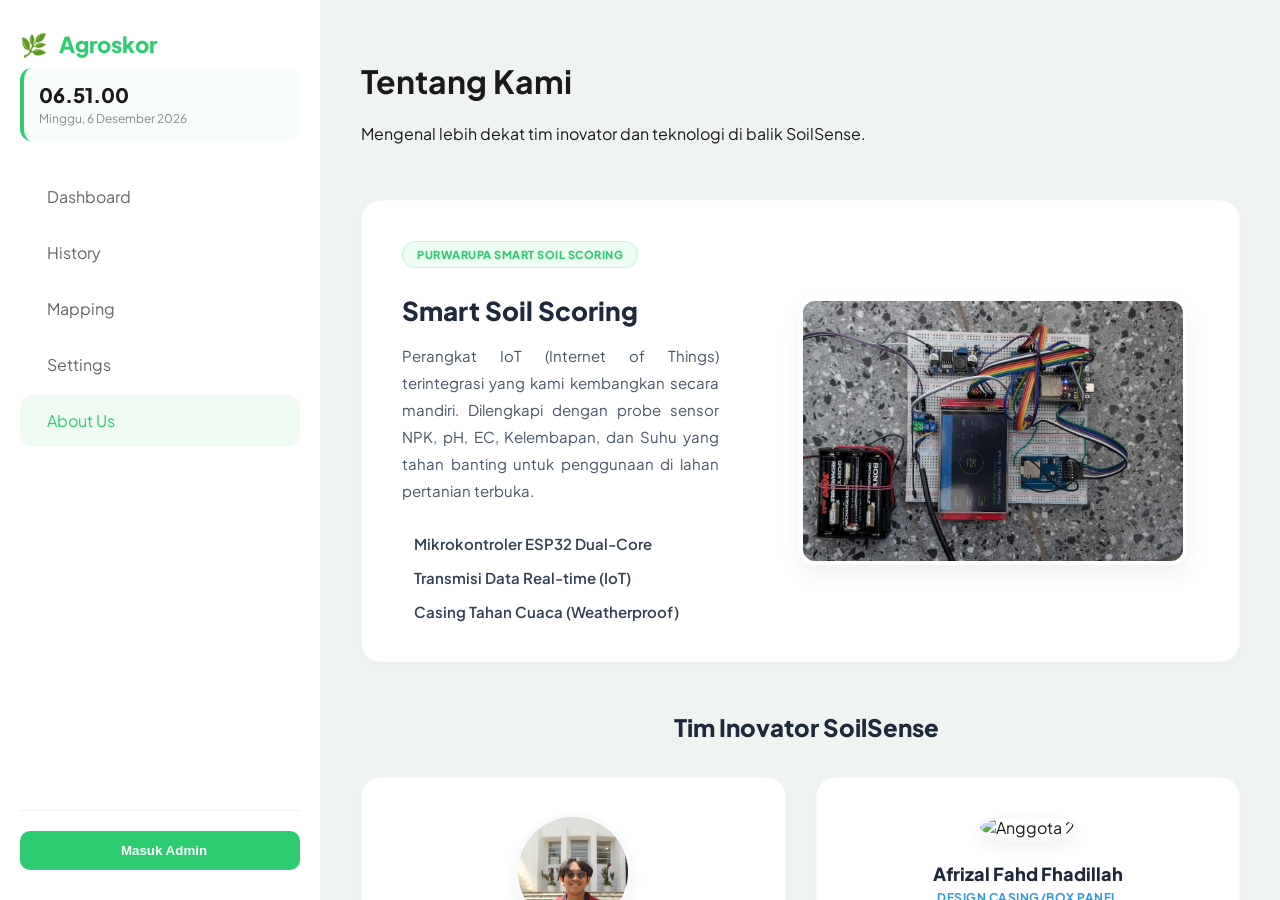
==== commit f8a89273: "update nama tim" ====
--- a/about.html
+++ b/about.html
@@ -18,7 +18,7 @@
                 <a href="index.html" class="logo-link">
                     <div class="logo">
                         <span class="icon">🌿</span>
-                        <span class="text">SoilSense</span>
+                        <span class="text">Agroskor</span>
                     </div>
                 </a>
 
--- a/style.css
+++ b/style.css
@@ -1479,6 +1479,7 @@
     text-align: center;
     margin-bottom: 35px;
 }
+
 .about-header h2 {
     color: #1e293b;
     font-size: 24px;
@@ -1512,9 +1513,14 @@
 
 .badge-green-soft {
     background: #eefdf3; color: #2ecc71;
-    padding: 6px 14px; border-radius: 20px;
-    font-size: 11px; font-weight: 800; text-transform: uppercase; letter-spacing: 0.5px;
-    display: inline-block; margin-bottom: 15px; border: 1px solid #bbf7d0;
+    padding: 6px 14px; 
+    border-radius: 20px;
+    font-size: 11px; 
+    font-weight: 800; 
+    text-transform: uppercase; 
+    letter-spacing: 0.5px;
+    display: inline-block; 
+    border: 1px solid #bbf7d0;
 }
 
 .proto-text h3 { 
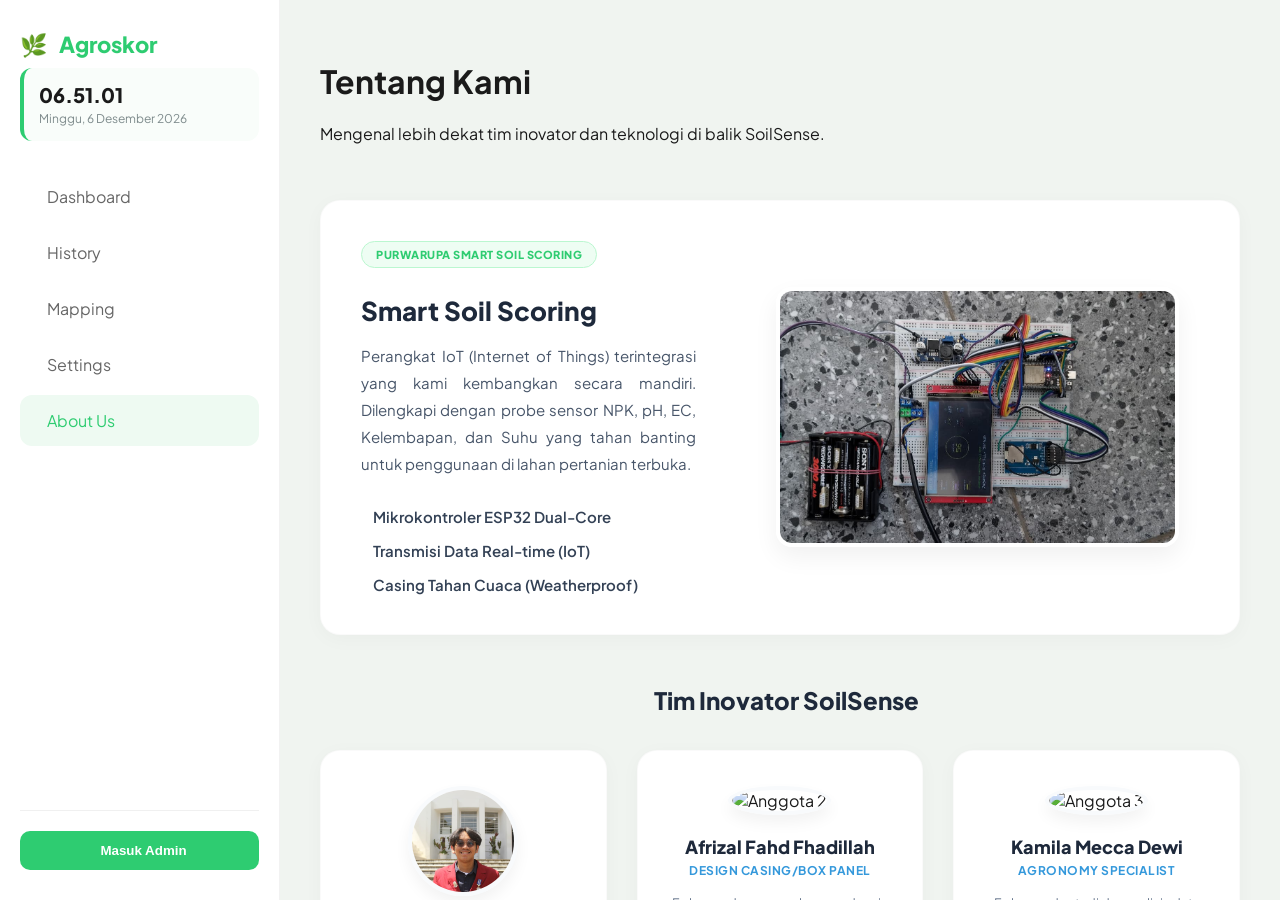
==== commit 78296a0e: "perbarui gambar" ====
--- a/about.html
+++ b/about.html
@@ -180,7 +180,7 @@
                     </div>
                     <div class="team-card">
                         <div class="team-avatar">
-                            <img src="https://ui-avatars.com/api/?name=Anggota+Tiga&background=f39c12&color=fff&size=150" alt="Anggota 3">
+                            <img src="images/bilaa.jpg" alt="Anggota 3">
                         </div>
                         <h4>Nabila Maharani</h4>
                         <span class="team-role">Agronomy Specialist</span>
@@ -188,7 +188,7 @@
                     </div>
                     <div class="team-card">
                         <div class="team-avatar">
-                            <img src="https://ui-avatars.com/api/?name=Anggota+Tiga&background=f39c12&color=fff&size=150" alt="Anggota 3">
+                            <img src="images/wawa.jpg" alt="Anggota 3">
                         </div>
                         <h4>Nazwa Nurul Azizah Putri Haryani</h4>
                         <span class="team-role">Agronomy Specialist</span>
@@ -196,7 +196,7 @@
                     </div>
                     <div class="team-card">
                         <div class="team-avatar">
-                            <img src="https://ui-avatars.com/api/?name=Anggota+Tiga&background=f39c12&color=fff&size=150" alt="Anggota 3">
+                            <img src="images/pika.jpg" alt="Anggota 3">
                         </div>
                         <h4>Pika</h4>
                         <span class="team-role">Agronomy Specialist</span>
@@ -204,7 +204,7 @@
                     </div>
                     <div class="team-card">
                         <div class="team-avatar">
-                            <img src="https://ui-avatars.com/api/?name=Anggota+Tiga&background=f39c12&color=fff&size=150" alt="Anggota 3">
+                            <img src="images/Haffshoh.jpg" alt="Anggota 3">
                         </div>
                         <h4>Siti Hafshoh</h4>
                         <span class="team-role">Agronomy Specialist</span>
@@ -212,7 +212,7 @@
                     </div>
                     <div class="team-card">
                         <div class="team-avatar">
-                            <img src="images/Aca.jpg" alt="Anggota 3">
+                            <img src="images/acaa.jpg" alt="Anggota 3">
                         </div>
                         <h4>Rasya Arinta Aulia</h4>
                         <span class="team-role">Agronomy Specialist</span>
@@ -220,7 +220,7 @@
                     </div>
                     <div class="team-card">
                         <div class="team-avatar">
-                            <img src="https://ui-avatars.com/api/?name=Anggota+Tiga&background=f39c12&color=fff&size=150" alt="Anggota 3">
+                            <img src="images/Yudist.jpg" alt="Anggota 3">
                         </div>
                         <h4>Yudhistira Aulia Chandra</h4>
                         <span class="team-role">Agronomy Specialist</span>
@@ -228,7 +228,7 @@
                     </div>
                     <div class="team-card">
                         <div class="team-avatar">
-                            <img src="https://ui-avatars.com/api/?name=Anggota+Tiga&background=f39c12&color=fff&size=150" alt="Anggota 3">
+                            <img src="images/Bagus.png" alt="Anggota 3">
                         </div>
                         <h4>Bagus Dwi Rahardiansyah</h4>
                         <span class="team-role">Agronomy Specialist</span>
--- a/style.css
+++ b/style.css
@@ -5,6 +5,10 @@
     --light: #f8f9fa;
     --glass: rgba(255, 255, 255, 0.95);
     --shadow: 0 8px 30px rgba(0,0,0,0.08);
+}
+
+*, *::before, *::after {
+    box-sizing: border-box !important;
 }
 
 body {
@@ -670,6 +674,17 @@
     font-weight: 600;
     cursor: pointer;
     transition: 0.3s;
+}
+
+#btn-clear:hover {
+    background-color: #e74c3c !important; /* Latar berubah jadi merah */
+    color: #ffffff !important;            /* Teks berubah jadi putih */
+    border-color: #e74c3c !important;     /* Garis tepi tetap merah */
+}
+
+/* Pastikan ikon tempat sampah di dalamnya ikut menjadi putih */
+#btn-clear:hover svg {
+    color: #ffffff !important; 
 }
 
 .btn-download:hover {
@@ -1642,4 +1657,431 @@
 @media (max-width: 768px) {
     .prototype-showcase { flex-direction: column; padding: 25px; text-align: center; }
     .proto-features li { justify-content: center; }
-}+}
+
+/* ==========================================================
+   MOBILE RESPONSIVE: TAMPILAN HP (INDEX.HTML / DASHBOARD)
+   ========================================================== */
+
+   /* Memaksa Grafik Chart.js agar mau mengecil mengikuti layar */
+.canvas-wrapper {
+    position: relative;
+    width: 100%;
+    max-width: 100%;
+}
+canvas {
+    max-width: 100% !important;
+    height: auto !important;
+}
+
+@media screen and (max-width: 768px) {
+
+    /* 0. Kunci Layar Utama agar tidak "Bocor" ke samping karena elemen tersembunyi */
+    html, body {
+        overflow-x: hidden !important;
+        width: 100% !important;
+    }
+
+    /* 1. Pondasi: Bebaskan scroll untuk layar HP */
+    .app-container {
+        flex-direction: column;
+        height: auto;
+        overflow: visible;
+    }
+    
+    .main-content {
+        width: 100% !important;
+        max-width: 100vw !important; 
+        padding: 20px 15px 100px 15px !important; 
+        overflow-x: hidden !important;  /* Cegah kebocoran elemen sekecil apa pun ke samping */
+    }
+
+    /* 2. Sulap Sidebar Menjadi Bottom Navigation (Navigasi Bawah) */
+    .sidebar {
+        width: 100%;
+        height: auto;
+        padding: 10px 15px;
+        position: fixed;
+        bottom: 0;
+        left: 0;
+        z-index: 9999;
+        background: rgba(255, 255, 255, 0.95);
+        backdrop-filter: blur(10px);
+        box-shadow: 0 -5px 20px rgba(0,0,0,0.08);
+        border-right: none;
+        border-top: 1px solid #eee;
+        display: flex;
+        flex-direction: row;
+        justify-content: space-around;
+        align-items: center;
+    }
+
+    /* Sembunyikan Logo dan Jam di menu bawah HP */
+    .logo, .datetime-wrapper {
+        display: none;
+    }
+
+    /* Atur wujud tombol menu */
+    .sidebar nav {
+        display: flex;
+        flex-direction: row;
+        width: 100%;
+        justify-content: space-around;
+        margin: 0;
+    }
+
+    .sidebar nav a {
+        flex-direction: column; /* Ikon di atas, teks di bawah */
+        gap: 5px;
+        padding: 8px 2px;
+        margin-bottom: 0;
+        font-size: 10px; 
+        text-align: center;
+        border-radius: 8px;
+        width: 20%;
+    }
+
+    .sidebar nav a svg {
+        width: 20px;
+        height: 20px;
+    }
+
+    /* ===================================================
+       PERBAIKAN 1: Terbangkan Akun Admin ke Kanan Atas 
+       =================================================== */
+    
+    /* 1. Bebaskan Sidebar dari jebakan efek Blur agar elemen bisa terbang */
+    .sidebar {
+        backdrop-filter: none !important; 
+        background: #ffffff !important;
+    }
+
+    /* Pastikan menu bawah mengambil sisa ruang dengan benar */
+    .sidebar-content {
+        width: 100% !important;
+    }
+
+    /* 2. Posisi presisi di Kanan Atas (Sejajar dengan teks header) */
+    /* Cari blok ini, pastikan ada width: auto !important; */
+    .sidebar-footer {
+        position: absolute !important;
+        top: 10px !important;
+        right: 15px !important;
+        bottom: auto !important;
+        left: auto !important;
+        z-index: 105 !important;
+        background: transparent !important;
+        border: none !important;
+        padding: 0 !important;
+        width: auto !important; /* INI PENTING! */
+        height: 32px !important; 
+    }
+
+    /* 3. Rapikan Susunan Profil Admin */
+    #admin-view {
+        flex-direction: row !important;
+        align-items: center !important;
+        height: 100% !important;
+        gap: 8px !important;
+    }
+
+    #admin-view:not([style*="display: none"]) {
+        display: flex !important;
+    }
+
+    .sidebar-footer .user-profile {
+        margin: 0 !important;
+        display: flex !important;
+        align-items: center !important;
+        height: 100% !important;
+    }
+
+    .sidebar-footer .user-info {
+        display: flex;
+        flex-direction: column !important;
+        justify-content: center !important;
+    }
+
+    /* Modifikasi teks nama agar pas di header HP */
+    .sidebar-footer .user-info .name {
+        font-size: 13px !important;
+        font-weight: 700 !important;
+        color: var(--primary) !important;
+        line-height: 1.2 !important;
+    }
+
+    /* Sembunyikan role "Akses Penuh" agar tidak terlalu panjang */
+    .sidebar-footer .user-info .role {
+        display: none !important;
+    }
+
+    .sidebar-footer .avatar img {
+        width: 32px !important; /* Disamakan dengan tombol logout */
+        height: 32px !important;
+        margin: 0 !important;
+        border: 2px solid var(--primary) !important;
+    }
+
+    /* 4. Sulap Tombol Logout Jadi Lingkaran Presisi */
+    .sidebar-footer .btn-logout {
+        width: 32px !important; /* Disamakan dengan tinggi avatar */
+        height: 32px !important;
+        padding: 0 !important;
+        border-radius: 50% !important;
+        background: white !important;
+        color: #e74c3c !important;
+        border: 1px solid #fecaca !important; /* Tambahkan bingkai merah super tipis */
+        box-shadow: 0 2px 5px rgba(0,0,0,0.05) !important;
+        display: flex !important;
+        align-items: center !important;
+        justify-content: center !important;
+        margin: 0 !important;
+    }
+
+    .sidebar-footer .btn-logout span {
+        display: none !important; 
+    }
+    
+    .sidebar-footer .btn-logout svg {
+        margin: 0 !important;
+        width: 16px !important;
+        height: 16px !important;
+    }
+
+    /* 5. Rapikan Tombol "Masuk Admin" saat belum Login */
+    #guest-view .btn-login-main {
+        padding: 6px 14px !important;
+        font-size: 12px !important;
+        border-radius: 20px !important;
+        box-shadow: 0 2px 10px rgba(0,0,0,0.1) !important;
+        margin: 0 !important;
+    }
+
+    /* ===================================================
+       PERBAIKAN 2: Toast Mobile (Muncul dari Kanan)
+       =================================================== */
+    #toast.toast-container {
+        top: 60px !important;     /* Posisikan di atas agar tidak menabrak menu bawah */
+        bottom: auto !important;
+        right: 15px !important;   /* Tempelkan ke margin kanan */
+        left: auto !important;    /* Matikan paksaan rata tengah */
+        width: auto !important;
+        max-width: 85vw !important; /* Lebar maksimal 85% dari layar HP */
+        
+        /* Sembunyikan Toast jauh di luar batas kanan layar (Sumbu X) */
+        transform: translateX(150%) !important; 
+        z-index: 99999 !important;
+    }
+
+    #toast.toast-container.show {
+        /* Saat dipanggil JS, luncuncurkan kembali ke posisi awal (0) */
+        transform: translateX(0) !important; 
+    }
+
+    /* 3. Header Buatan untuk HP (Pengganti logo yang disembunyikan) */
+    body::before {
+        content: "🌱 AGROSKOR Mobile";
+        display: block;
+        background: white;
+        color: var(--primary);
+        font-weight: 800;
+        font-size: 16px;
+        padding: 15px 20px;
+        position: sticky;
+        top: 0;
+        z-index: 100;
+        box-shadow: 0 2px 10px rgba(0,0,0,0.05);
+    }
+
+    /* 4. Percantik Area Header (Dashboard Analitik) Ala Aplikasi Modern */
+    .top-bar {
+        flex-direction: column !important;
+        align-items: flex-start !important;
+        gap: 16px !important; /* Jarak antar elemen lebih proporsional */
+        margin-bottom: 30px !important; /* Ruang napas ekstra sebelum kotak skor hijau */
+        padding: 5px 5px 0 5px !important; 
+    }
+
+    .top-bar .header-title {
+        display: flex !important;
+        flex-direction: column !important;
+        align-items: flex-start !important;
+        gap: 6px !important;
+    }
+
+    /* Poles Judul Utama agar lebih Tegas dan Premium */
+    .top-bar .header-title h1 {
+        font-size: 24px !important; /* Sedikit dibesarkan */
+        font-weight: 800 !important;
+        color: #1e293b !important; /* Warna hitam kebiruan (Slate 800) yang elegan */
+        line-height: 1.2 !important;
+        margin: 0 !important;
+        letter-spacing: -0.5px !important; /* Jarak antar huruf dirapatkan sedikit */
+    }
+
+    /* Poles Teks Paragraf agar Lembut dan Mudah Dibaca */
+    .top-bar .header-title p {
+        font-size: 13px !important;
+        color: #64748b !important; /* Warna abu-abu lembut agar tidak balapan dengan judul */
+        line-height: 1.6 !important; /* Jarak antar baris dilonggarkan */
+        margin: 0 !important;
+        font-weight: 500 !important;
+    }
+
+    /* Poles Indikator Status (Menunggu Alat / Offline) menjadi "Pill" modern */
+    .top-bar .status-indicator {
+        padding: 6px 14px !important; /* Dibuat lebih ramping */
+        border-radius: 20px !important;
+        font-size: 12px !important;
+        font-weight: 700 !important;
+        box-shadow: 0 4px 15px rgba(0,0,0,0.04) !important; /* Bayangan sangat tipis dan halus */
+        border: 1px solid #f1f5f9 !important; /* Garis tepi samar */
+        background: #ffffff !important;
+        display: inline-flex !important; /* Mengunci lebar agar memeluk teks saja */
+        margin-top: 4px !important;
+    }
+
+    /* Kembalikan ukuran tombol Ekspor CSV agar proporsional di sudut kanan */
+    .btn-download {
+        width: auto !important; 
+        padding: 8px 12px !important;
+        font-size: 12px !important;
+        justify-content: center !important;
+        white-space: nowrap !important; 
+    }
+
+    /* 5. Tumpuk Banner Kotak Skor Utama (Atas-Bawah) */
+    .hero-score {
+        flex-direction: column; 
+        padding: 25px 20px;
+        gap: 20px;
+        text-align: center;
+        border-radius: 20px;
+    }
+
+    .score-circle {
+        width: 120px; /* Perkecil sedikit lingkaran skor agar pas di HP */
+    }
+
+    /* 6. Rapikan 7 Kotak Sensor (Grid 1 Kolom) */
+    .parameters-grid {
+        grid-template-columns: 1fr; /* Paksa menjadi 1 baris ke bawah */
+        gap: 15px;
+    }
+
+    .param-card {
+        padding: 20px;
+        border-radius: 16px;
+    }
+
+    /* 7. Rapikan Judul Grafik, Real-Time (Kiri), dan CSV (Kanan) */
+    .chart-card .card-header {
+        flex-direction: row !important; /* Paksa menyamping */
+        flex-wrap: wrap !important;     /* Izinkan elemen turun baris jika sempit */
+        justify-content: space-between !important; /* Dorong ke ujung kiri dan kanan */
+        align-items: center !important;
+        gap: 15px !important;
+    }
+
+    /* Paksa Judul 'Monitoring Tanah' memakan 1 baris penuh di atas */
+    .chart-card .card-header h3 {
+        width: 100% !important;
+        justify-content: flex-start !important;
+        margin: 0 !important;
+        text-align: left !important;
+    }
+
+    /* Pastikan Tag dan Tombol berbagi tempat di baris bawahnya */
+    .chart-card .card-header .live-tag {
+        margin: 0 !important;
+    }
+
+    .chart-card .card-header .btn-download {
+        width: auto !important; /* Matikan paksaan lebar 100% */
+        margin: 0 !important;
+        padding: 8px 12px !important;
+        font-size: 12px !important;
+    }
+
+    .canvas-wrapper {
+        height: 300px; /* Turunkan tinggi grafik sedikit di HP */
+    }
+
+    /* 8. Tumpuk Kotak Analisis Cerdas AI & Rekomendasi Presisi */
+    .analysis-grid {
+        grid-template-columns: 1fr; /* Paksa jadi atas-bawah */
+        gap: 20px;
+    }
+
+    /* 9. Rapikan Fitur Pakar (Rekomendasi Komoditas) */
+    .cae-header {
+        flex-direction: column;
+        align-items: flex-start;
+        gap: 12px;
+    }
+
+    .land-area-container {
+        flex-direction: column;
+        align-items: stretch;
+        text-align: center;
+    }
+    
+    .land-input-wrapper {
+        width: 100%;
+    }
+
+    /* ==========================================================
+       MOBILE RESPONSIVE: HALAMAN HISTORY (RIWAYAT DATA)
+       ========================================================== */
+       
+    /* 1. Rapikan Tombol Aksi di History (Bersebelahan Kiri-Kanan) */
+    .header-actions {
+        flex-direction: row !important; /* Paksa tombol berbaris menyamping */
+        width: 100% !important;
+        gap: 10px !important;
+        margin-top: 15px !important;
+        box-sizing: border-box !important; 
+    }
+
+    /* Khusus tombol download yang ada di dalam kotak header-actions halaman History */
+    .header-actions .btn-download {
+        flex: 1 !important; /* KUNCI: Membagi lebar layar secara adil (50:50) */
+        width: auto !important; /* Cabut paksaan lebar 100% */
+        box-sizing: border-box !important; 
+        justify-content: center !important;
+        padding: 10px 5px !important; /* Kurangi jarak dalam agar muat */
+        font-size: 11px !important; /* Kecilkan huruf sedikit agar sejajar rapi */
+        white-space: nowrap !important; /* Larang teks turun ke baris bawah */
+    }
+
+    /* 2. Optimalisasi Tabel Data Sensor (Agar bisa di-scroll ke samping dengan aman) */
+    #history-content-box {
+        width: 100% !important;
+        box-sizing: border-box !important;
+        padding: 15px 10px !important;
+        overflow: hidden !important; /* Mengunci kotak putih agar tidak bocor ke kanan */
+    }
+
+    .table-responsive {
+        width: 100% !important;
+        box-sizing: border-box !important;
+        overflow-x: auto !important; /* Mengizinkan geser kiri-kanan khusus untuk tabel */
+        -webkit-overflow-scrolling: touch !important; /* Efek geser mulus di HP */
+        display: block !important;
+    }
+
+    /* 3. Paksa Teks Tabel Memanjang (Agar bisa di-swipe dengan rapi) */
+    .history-table th, 
+    .history-table td {
+        white-space: nowrap !important; /* KUNCI: Larang teks turun baris */
+        font-size: 12px !important; /* Sedikit dikecilkan agar elegan di HP */
+        padding: 12px 15px !important; /* Rapikan jarak dalam kotak */
+    }
+
+    /* Kembalikan ukuran kolom agar tidak terlalu rapat */
+    .history-table th:first-child, 
+    .history-table td:first-child {
+        padding-left: 15px !important;
+    }
+} 
+
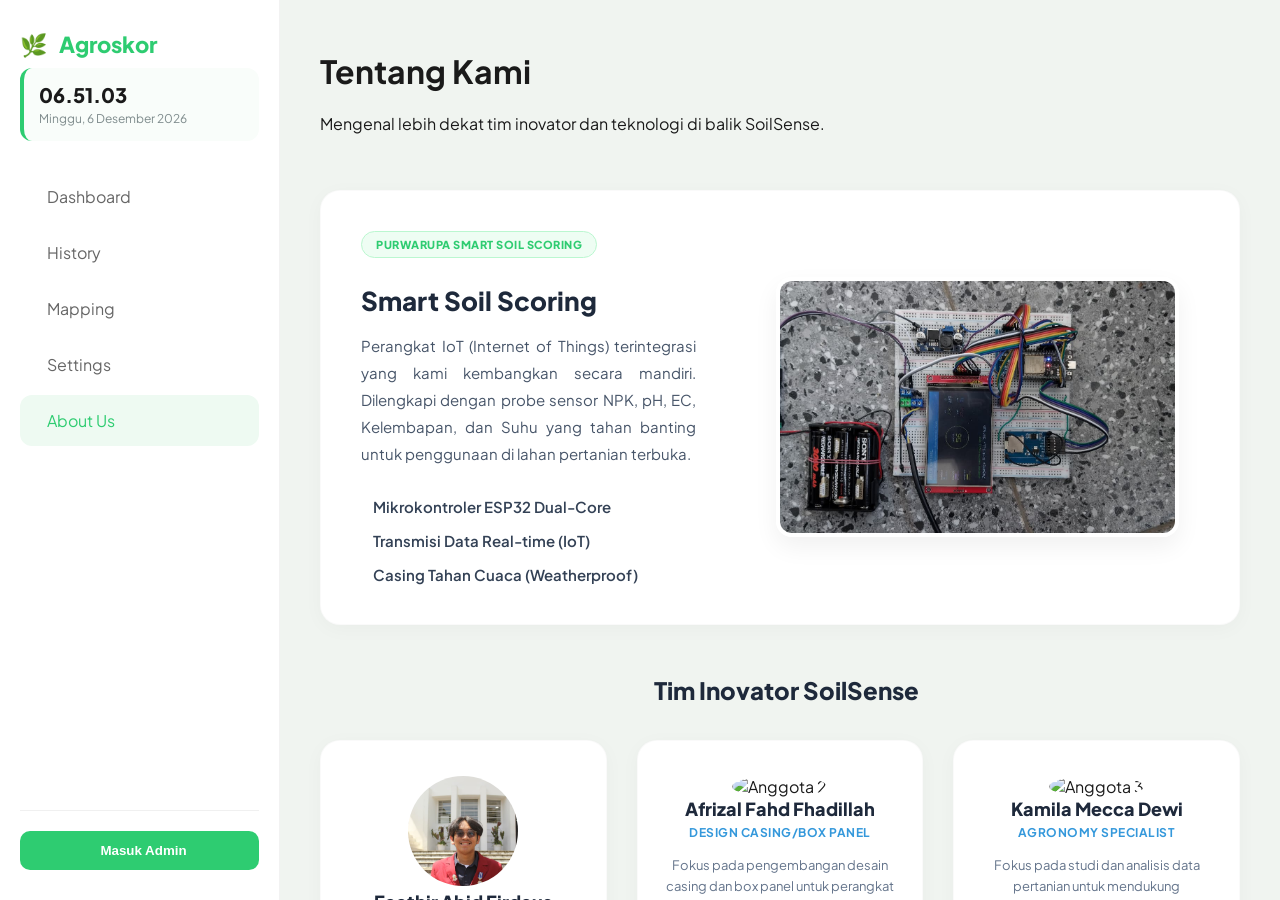
==== commit b6c875e1: "update" ====
--- a/about.html
+++ b/about.html
@@ -249,7 +249,7 @@
              <footer class="dashboard-footer">
                     <div class="footer-content">
                         <div class="footer-left">
-                            <p>&copy; 2026 <strong>SoilSense Team</strong>. All rights reserved.</p>
+                            <p>&copy; 2026 <strong>AGROSKOR Team</strong>. All rights reserved.</p>
                             <span class="version">V 1.0.2 - Prototype Stage</span>
                         </div>
                         <div class="footer-right">
--- a/style.css
+++ b/style.css
@@ -440,9 +440,12 @@
 /* MAIN CONTENT */
 .main-content {
     flex: 1;
-    padding: 40px;
-    max-width: 1200px;
-    margin: 0 auto;
+    padding: 30px 40px;
+    overflow-y: auto;
+    
+    /* --- TAMBAHKAN 2 BARIS INI --- */
+    max-width: 1200px !important; /* Batasi agar layar desktop tidak terlalu melar */
+    margin: 0 auto !important;    /* Posisikan seluruh konten di tengah layar monitor */
 }
 
 .top-bar {
@@ -1642,16 +1645,33 @@
     border-color: rgba(46, 204, 113, 0.2);
 }
 .team-avatar img {
-    width: 110px; height: 110px;
+    width: 110px; 
+    height: 110px;
     border-radius: 50%;
     object-fit: cover;
-    margin-bottom: 20px;
-    border: 4px solid #f8fafc;
-    box-shadow: 0 8px 15px rgba(0,0,0,0.05);
-}
-.team-card h4 { margin: 0 0 5px 0; font-size: 18px; color: #1e293b; font-weight: 800; }
-.team-role { display: block; font-size: 12px; color: #3498db; font-weight: 700; text-transform: uppercase; letter-spacing: 0.5px; margin-bottom: 15px; }
-.team-card p { font-size: 13px; color: #64748b; line-height: 1.6; margin: 0; }
+}
+
+.team-card h4 { 
+    margin: 0 0 5px 0; 
+    font-size: 18px; 
+    color: #1e293b; 
+    font-weight: 800; 
+}
+.team-role { 
+    display: block; 
+    font-size: 12px; 
+    color: #3498db; 
+    font-weight: 700; 
+    text-transform: uppercase; 
+    letter-spacing: 0.5px; 
+    margin-bottom: 15px; 
+}
+.team-card p { 
+    font-size: 13px; 
+    color: #64748b; 
+    line-height: 1.6; 
+    margin: 0; 
+}
 
 /* Responsif untuk Layar HP */
 @media (max-width: 768px) {
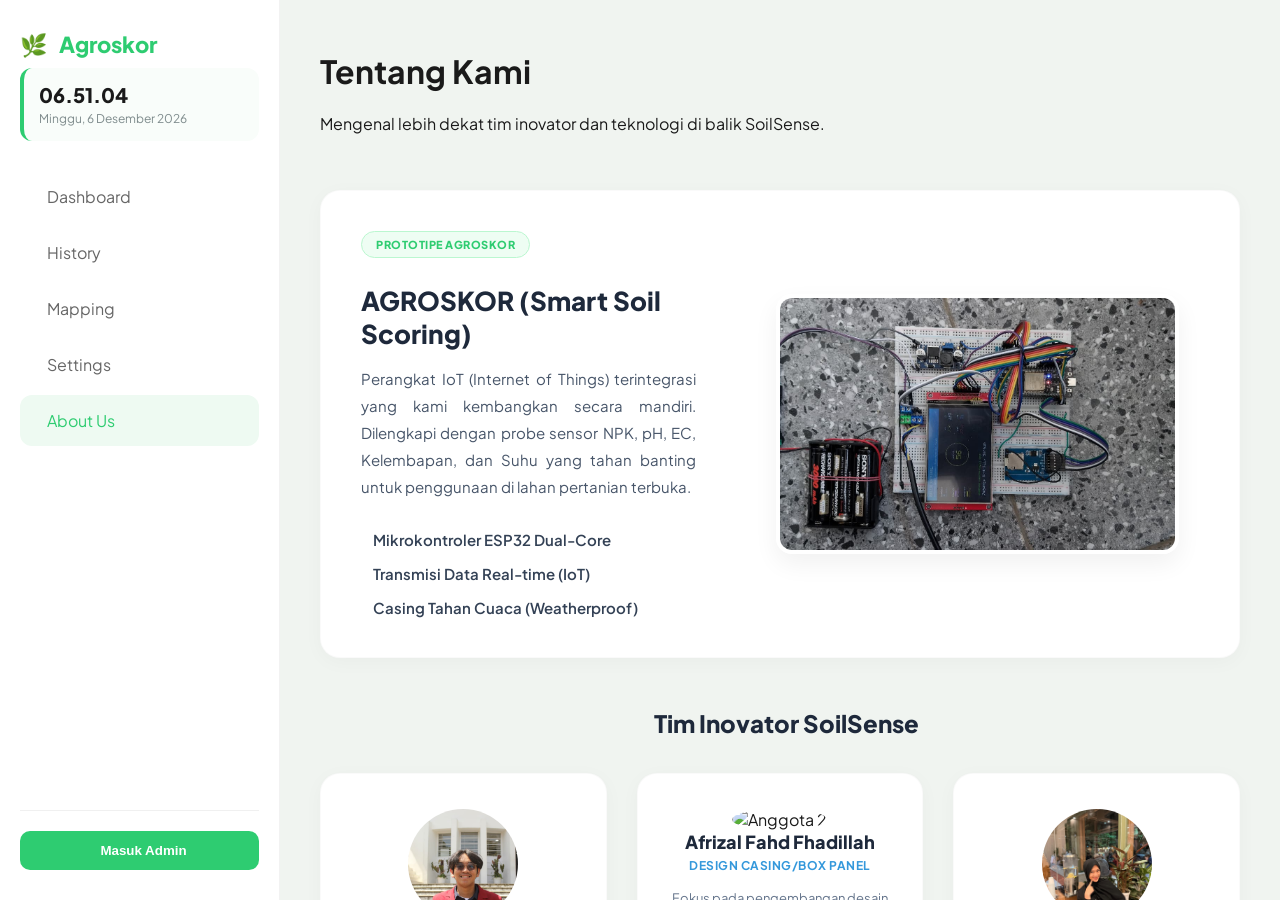
==== commit eed72b19: "update lagi" ====
--- a/about.html
+++ b/about.html
@@ -131,8 +131,8 @@
                 
                 <div class="box prototype-showcase">
                     <div class="proto-text">
-                        <span class="badge-green-soft">Purwarupa Smart Soil Scoring</span>
-                        <h3>Smart Soil Scoring</h3>
+                        <span class="badge-green-soft">Prototipe AGROSKOR</span>
+                        <h3>AGROSKOR (Smart Soil Scoring)</h3>
                         <p>Perangkat IoT (Internet of Things) terintegrasi yang kami kembangkan secara mandiri. Dilengkapi dengan probe sensor NPK, pH, EC, Kelembapan, dan Suhu yang tahan banting untuk penggunaan di lahan pertanian terbuka.</p>
                         <ul class="proto-features">
                             <li><i data-feather="check-circle"></i> Mikrokontroler ESP32 Dual-Core</li>
@@ -172,7 +172,7 @@
 
                     <div class="team-card">
                         <div class="team-avatar">
-                            <img src="https://ui-avatars.com/api/?name=Anggota+Tiga&background=f39c12&color=fff&size=150" alt="Anggota 3">
+                            <img src="images/ican.jpeg" alt="Anggota 3">
                         </div>
                         <h4>Kamila Mecca Dewi</h4>
                         <span class="team-role">Agronomy Specialist</span>
@@ -256,7 +256,7 @@
                             <div class="footer-links">
                                 <a href="#"><i data-feather="help-circle"></i> Bantuan</a>
                                 <a href="#"><i data-feather="file-text"></i> Dokumentasi</a>
-                                <a href="https://github.com" target="_blank"><i data-feather="github"></i> Repository</a>
+                                <a href="https://fathirabid.github.io/soilscoring.github.io/" target="_blank"><i data-feather="github"></i> Repository</a>
                             </div>
                         </div>
                     </div>
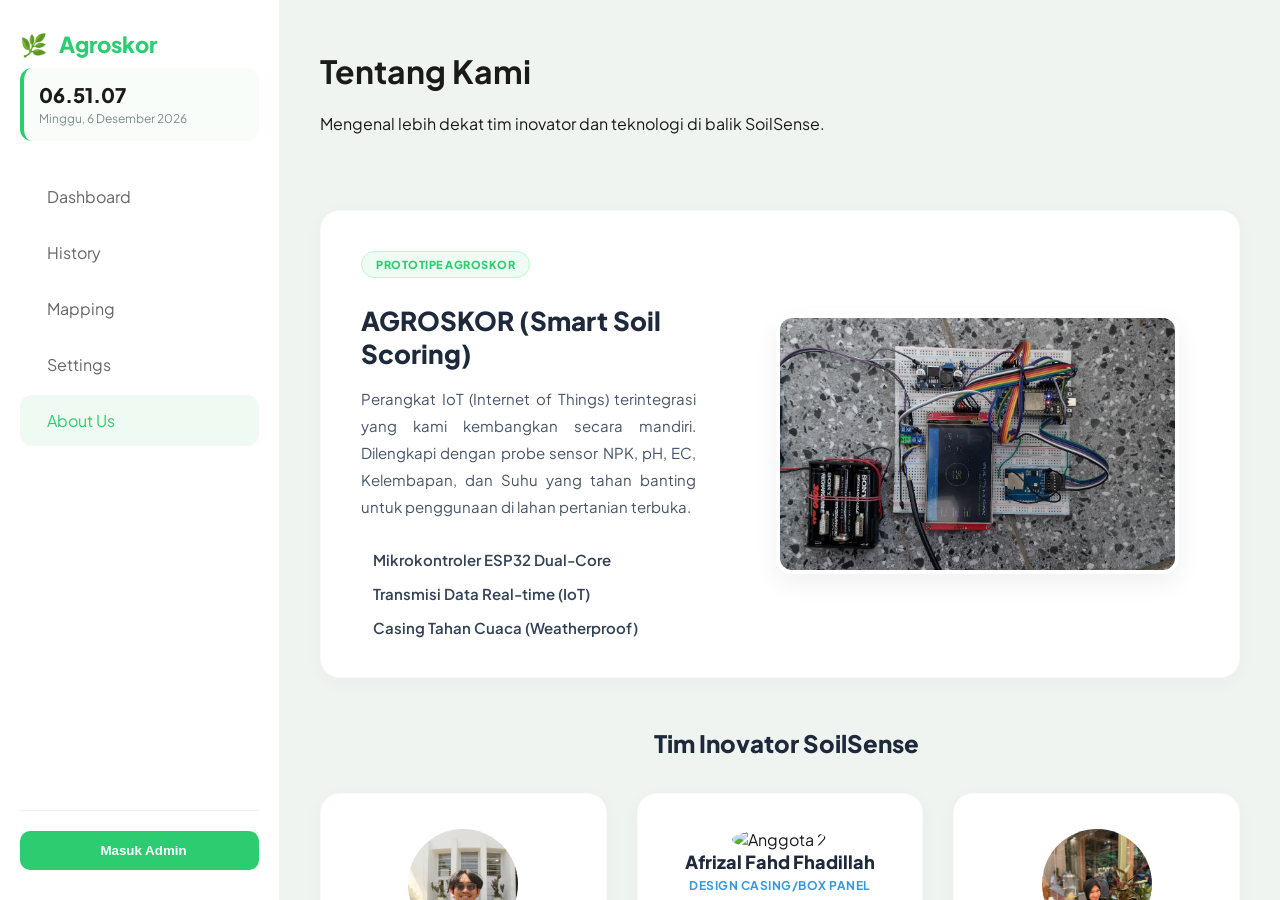
==== commit 1d3940b2: "y" ====
--- a/about.html
+++ b/about.html
@@ -127,7 +127,7 @@
                 </div>
             </header>
 
-            <section class="about-us-section" style="margin-top: 20px;">
+            <section class="about-us-section">
                 
                 <div class="box prototype-showcase">
                     <div class="proto-text">
--- a/style.css
+++ b/style.css
@@ -341,6 +341,25 @@
     box-shadow: 0 5px 15px rgba(231, 76, 60, 0.3);
 }
 
+/* Tombol Konfirmasi Aksi Positif (Hijau) */
+.btn-confirm-success {
+    width: 100%;
+    padding: 12px;
+    background: var(--primary); /* Menggunakan hijau bawaan tema Anda */
+    color: white;
+    border: none;
+    border-radius: 10px;
+    font-weight: 700;
+    cursor: pointer;
+    transition: 0.3s;
+}
+
+.btn-confirm-success:hover {
+    background: var(--secondary); /* Berubah lebih gelap saat di-hover */
+    transform: translateY(-2px); /* Efek tombol terangkat */
+    box-shadow: 0 5px 15px rgba(46, 204, 113, 0.3); /* Cahaya hijau (glow) */
+}
+
 /* Style Modal Status */
 .status-box {
     max-width: 320px !important;
@@ -437,15 +456,26 @@
     display: block;
     text-transform: capitalize;
 }
+
 /* MAIN CONTENT */
 .main-content {
     flex: 1;
     padding: 30px 40px;
     overflow-y: auto;
     
-    /* --- TAMBAHKAN 2 BARIS INI --- */
-    max-width: 1200px !important; /* Batasi agar layar desktop tidak terlalu melar */
-    margin: 0 auto !important;    /* Posisikan seluruh konten di tengah layar monitor */
+    /* Hapus max-width dari sini agar background abu-abu tetap penuh menyentuh sidebar */
+    display: flex;
+    flex-direction: column;
+    min-height: 100%;
+}
+
+/* MELINDUNGI KONTEN: Batasi lebar konten agar rapi, tapi biarkan background penuh */
+.main-content > *:not(.modal-overlay) {
+    flex: none; /* KUNCI: Mencegah form/grid di halaman setting melar aneh */
+    max-width: 1200px;
+    width: 100%;
+    margin-left: auto;
+    margin-right: auto;
 }
 
 .top-bar {
@@ -877,10 +907,9 @@
     100% { box-shadow: 0 0 0 10px rgba(46, 204, 113, 0); }
 }
 
-
 /* FOOTER */
 .dashboard-footer {
-    margin-top: 50px;
+    margin-top: auto !important; /* Dorong footer ke bawah */
     padding: 30px 0;
     border-top: 1px solid rgba(0,0,0,0.05);
 }
@@ -1680,7 +1709,7 @@
 }
 
 /* ==========================================================
-   MOBILE RESPONSIVE: TAMPILAN HP (INDEX.HTML / DASHBOARD)
+   MOBILE RESPONSIVE: TAMPILAN HP 
    ========================================================== */
 
    /* Memaksa Grafik Chart.js agar mau mengecil mengikuti layar */
@@ -2105,3 +2134,30 @@
     }
 } 
 
+/* ==========================================================
+   PERBAIKAN SPASI & TATA LETAK HALAMAN ABOUT US (KHUSUS HP)
+   ========================================================== */
+@media (max-width: 768px) {
+    /* 2. Samakan padding dalam kanvas dengan standar Agroskor Card */
+    .prototype-showcase { 
+        flex-direction: column !important; 
+        gap: 20px !important; /* Jarak ideal antara teks list dengan foto */
+        padding: 20px !important; /* Bantalan dalam kanvas disamakan (jangan 15px) */
+        text-align: left !important; 
+    }
+    
+    .proto-text { 
+        padding-right: 0 !important; 
+        margin-bottom: 0 !important; 
+    }
+
+    /* 3. Teks dan Ikon tetap rapi rata kiri */
+    .proto-text p {
+        text-align: left !important; 
+    }
+
+    .proto-features li { 
+        justify-content: flex-start !important; 
+    }
+}
+
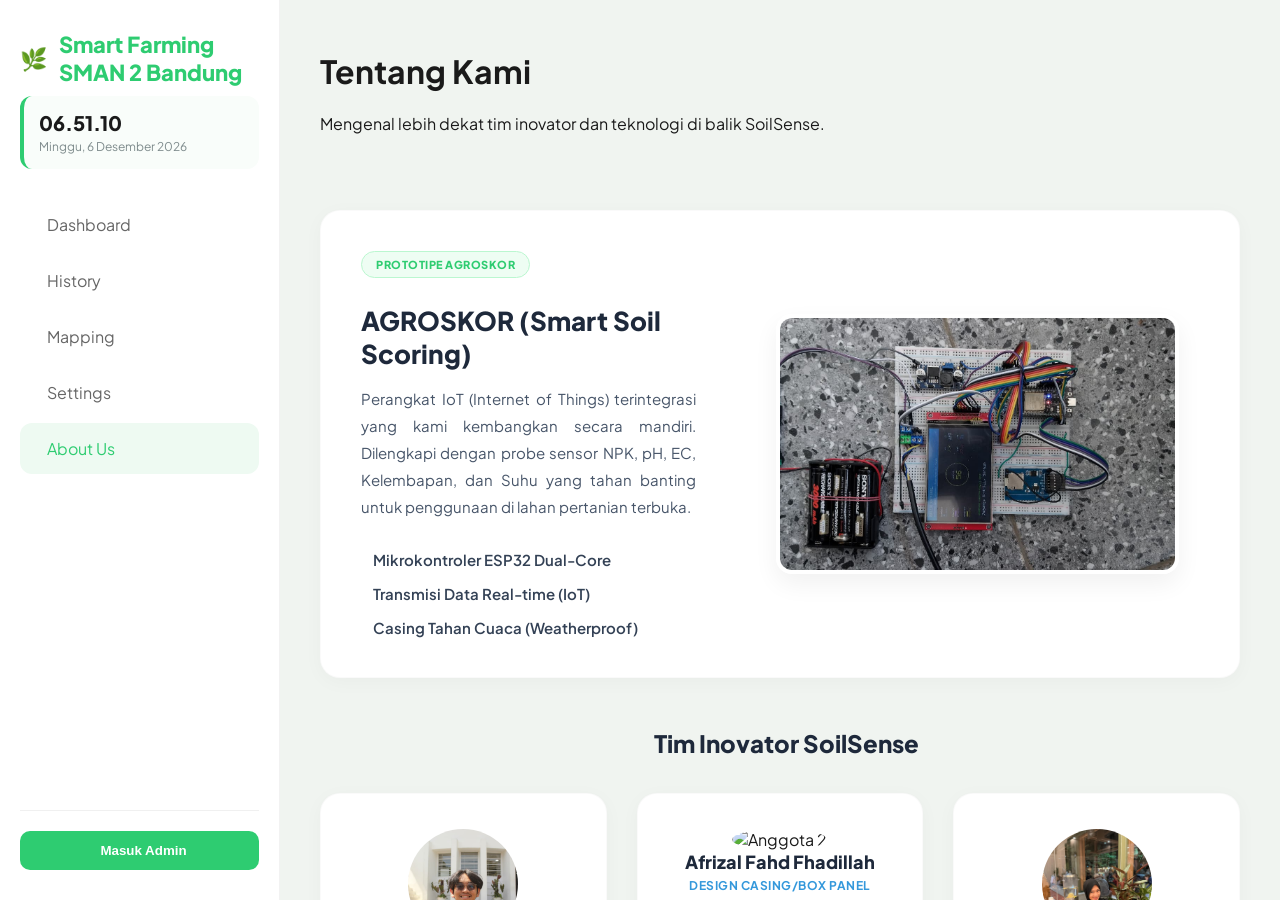
==== commit 6eaa9b24: "update" ====
--- a/about.html
+++ b/about.html
@@ -18,7 +18,7 @@
                 <a href="index.html" class="logo-link">
                     <div class="logo">
                         <span class="icon">🌿</span>
-                        <span class="text">Agroskor</span>
+                        <span class="text">Smart Farming SMAN 2 Bandung</span>
                     </div>
                 </a>
 
@@ -45,7 +45,8 @@
                 </div>
                 <div id="admin-view" style="display: none;">
                     <div class="user-profile">
-                        <div class="avatar"><img src="https://ui-avatars.com/api/?name=Admin+Lahan&background=2ecc71&color=fff" alt="User"></div>
+                        <div class="avatar"><img src="images/icon-4399701_1280.png" alt="User">
+                        </div>
                         <div class="user-info">
                             <span class="user-name">Akun Admin</span>
                             <span class="user-status">Online</span>
--- a/style.css
+++ b/style.css
@@ -968,6 +968,55 @@
 }
 
 /* HISTORY */
+
+/* ==========================================================
+   STYLING KOTAK GRAFIK HISTORY
+   ========================================================== */
+#history-chart-box .chart-card {
+    background: #ffffff;
+    padding: 25px 30px;
+    border-radius: 20px;
+    box-shadow: 0 4px 15px rgba(0,0,0,0.03);
+    border: 1px solid rgba(0,0,0,0.04);
+}
+
+/* Responsif untuk HP */
+@media (max-width: 768px) {
+    #history-chart-box .chart-card {
+        padding: 20px;
+    }
+}
+
+/* ==========================================================
+   TOMBOL FILTER GRAFIK HISTORY
+   ========================================================== */
+.chart-filters {
+    display: flex;
+    gap: 5px;
+    background: #f1f5f9;
+    padding: 6px;
+    border-radius: 12px;
+}
+
+.filter-btn {
+    background: transparent;
+    border: none;
+    padding: 8px 16px;
+    border-radius: 8px;
+    font-family: 'Plus Jakarta Sans', sans-serif;
+    font-size: 12px;
+    font-weight: 700;
+    color: #64748b;
+    cursor: pointer;
+    transition: all 0.3s ease;
+}
+
+.filter-btn.active, .filter-btn:hover {
+    background: #ffffff;
+    color: var(--primary);
+    box-shadow: 0 2px 10px rgba(0,0,0,0.08);
+}
+
 /* --- HISTORY TABLE STYLES --- */
 /* --- ENHANCED HISTORY TABLE STYLES --- */
 .table-responsive {
@@ -1489,30 +1538,112 @@
    KALKULATOR LUAS LAHAN (PRESISI DOSIS)
    ========================================================== */
 .land-area-container {
-    background: #ffffff; border-radius: 16px; padding: 20px 25px; margin-bottom: 25px;
-    box-shadow: 0 4px 15px rgba(0,0,0,0.03); border: 1px solid rgba(0,0,0,0.04);
-    display: flex; align-items: center; gap: 20px; flex-wrap: wrap; 
-}
-.land-area-title { display: flex; align-items: center; gap: 10px; }
-.land-area-title h3 { margin: 0; font-size: 15px; color: #1e293b; font-weight: 800; }
-.land-area-title i { color: #2ecc71; width: 20px; height: 20px; }
-
-.land-input-wrapper { position: relative; width: 200px; }
+    background: #ffffff; 
+    border-radius: 16px; 
+    padding: 20px 25px; 
+    margin-bottom: 25px;
+    box-shadow: 0 4px 15px rgba(0,0,0,0.03); 
+    border: 1px solid rgba(0,0,0,0.04);
+    display: flex; 
+    align-items: center; 
+    gap: 20px; 
+    flex-wrap: wrap; 
+}
+
+.land-area-title { 
+    display: flex; 
+    align-items: center; 
+    gap: 10px; 
+}
+
+.land-area-title h3 { 
+    margin: 0; 
+    font-size: 15px; 
+    color: #1e293b; 
+    font-weight: 800; 
+}
+
+.land-area-title i { 
+    color: var(--primary); 
+    width: 20px; 
+    height: 20px; 
+}
+
+/* PEMBUNGKUS INPUT & TOMBOL AGAR SEJAJAR */
+.land-input-group {
+    display: flex;
+    align-items: center;
+    gap: 12px;
+}
+
+.land-input-wrapper { 
+    position: relative; 
+    width: 180px; 
+}
+
 .land-input-wrapper input {
-    width: 100%; padding: 12px 45px 12px 15px;
-    border: 2px solid #e2e8f0; border-radius: 12px;
-    font-size: 16px; font-weight: 800; font-family: 'Plus Jakarta Sans', sans-serif;
-    color: #2ecc71; transition: all 0.3s ease; box-sizing: border-box;
-}
+    width: 100%; 
+    padding: 12px 45px 12px 15px;
+    border: 2px solid #e2e8f0; 
+    border-radius: 12px;
+    font-size: 16px; 
+    font-weight: 800; 
+    font-family: 'Plus Jakarta Sans', sans-serif;
+    color: var(--primary); 
+    transition: all 0.3s ease; 
+    box-sizing: border-box;
+    height: 48px; /* Menyamakan tinggi dengan tombol */
+}
+
 .land-input-wrapper input:focus {
-    border-color: #2ecc71; outline: none; background: #fff;
-    box-shadow: 0 0 0 4px rgba(46, 204, 113, 0.15);
-}
+    border-color: var(--primary); 
+    outline: none; 
+    background: #fff;
+    box-shadow: 0 0 0 4px rgba(46, 204, 113, 0.15); 
+}
+
 .land-input-wrapper span {
-    position: absolute; right: 15px; top: 50%; transform: translateY(-50%);
-    color: #64748b; font-weight: 800; font-size: 14px;
-}
-.land-area-desc { margin: 0; font-size: 13px; color: #64748b; line-height: 1.5; flex: 1; min-width: 200px; }
+    position: absolute; 
+    right: 15px; 
+    top: 50%; 
+    transform: translateY(-50%);
+    color: #64748b; 
+    font-weight: 800; 
+    font-size: 14px;
+}
+
+/* DESAIN TOMBOL TERAPKAN */
+.btn-confirm-land {
+    background: var(--primary);
+    color: white;
+    border: none;
+    padding: 0 20px;
+    border-radius: 12px;
+    font-family: 'Plus Jakarta Sans', sans-serif;
+    font-weight: 800;
+    font-size: 14px;
+    cursor: pointer;
+    display: flex;
+    align-items: center;
+    gap: 8px;
+    transition: all 0.3s ease;
+    height: 48px; /* Menyamakan tinggi dengan input */
+}
+
+.btn-confirm-land:hover {
+    background: var(--secondary);
+    transform: translateY(-2px);
+    box-shadow: 0 5px 15px rgba(46, 204, 113, 0.3);
+}
+
+.land-area-desc { 
+    margin: 0; 
+    font-size: 13px; 
+    color: #64748b; 
+    line-height: 1.5; 
+    flex: 1; 
+    min-width: 200px; 
+}
 
 /* ==========================================================
    HALAMAN TENTANG KAMI (ABOUT US & PROTOTYPE SHOWCASE)
@@ -2079,6 +2210,27 @@
         width: 100%;
     }
 
+    /* Kalkulator dosis lahan */
+    .land-area-container {
+        flex-direction: column;
+        align-items: stretch;
+        text-align: center;
+    }
+    
+    .land-input-group {
+        flex-direction: column;
+        width: 100%;
+    }
+
+    .land-input-wrapper {
+        width: 100%;
+    }
+
+    .btn-confirm-land {
+        width: 100%;
+        justify-content: center;
+    }
+
     /* ==========================================================
        MOBILE RESPONSIVE: HALAMAN HISTORY (RIWAYAT DATA)
        ========================================================== */
